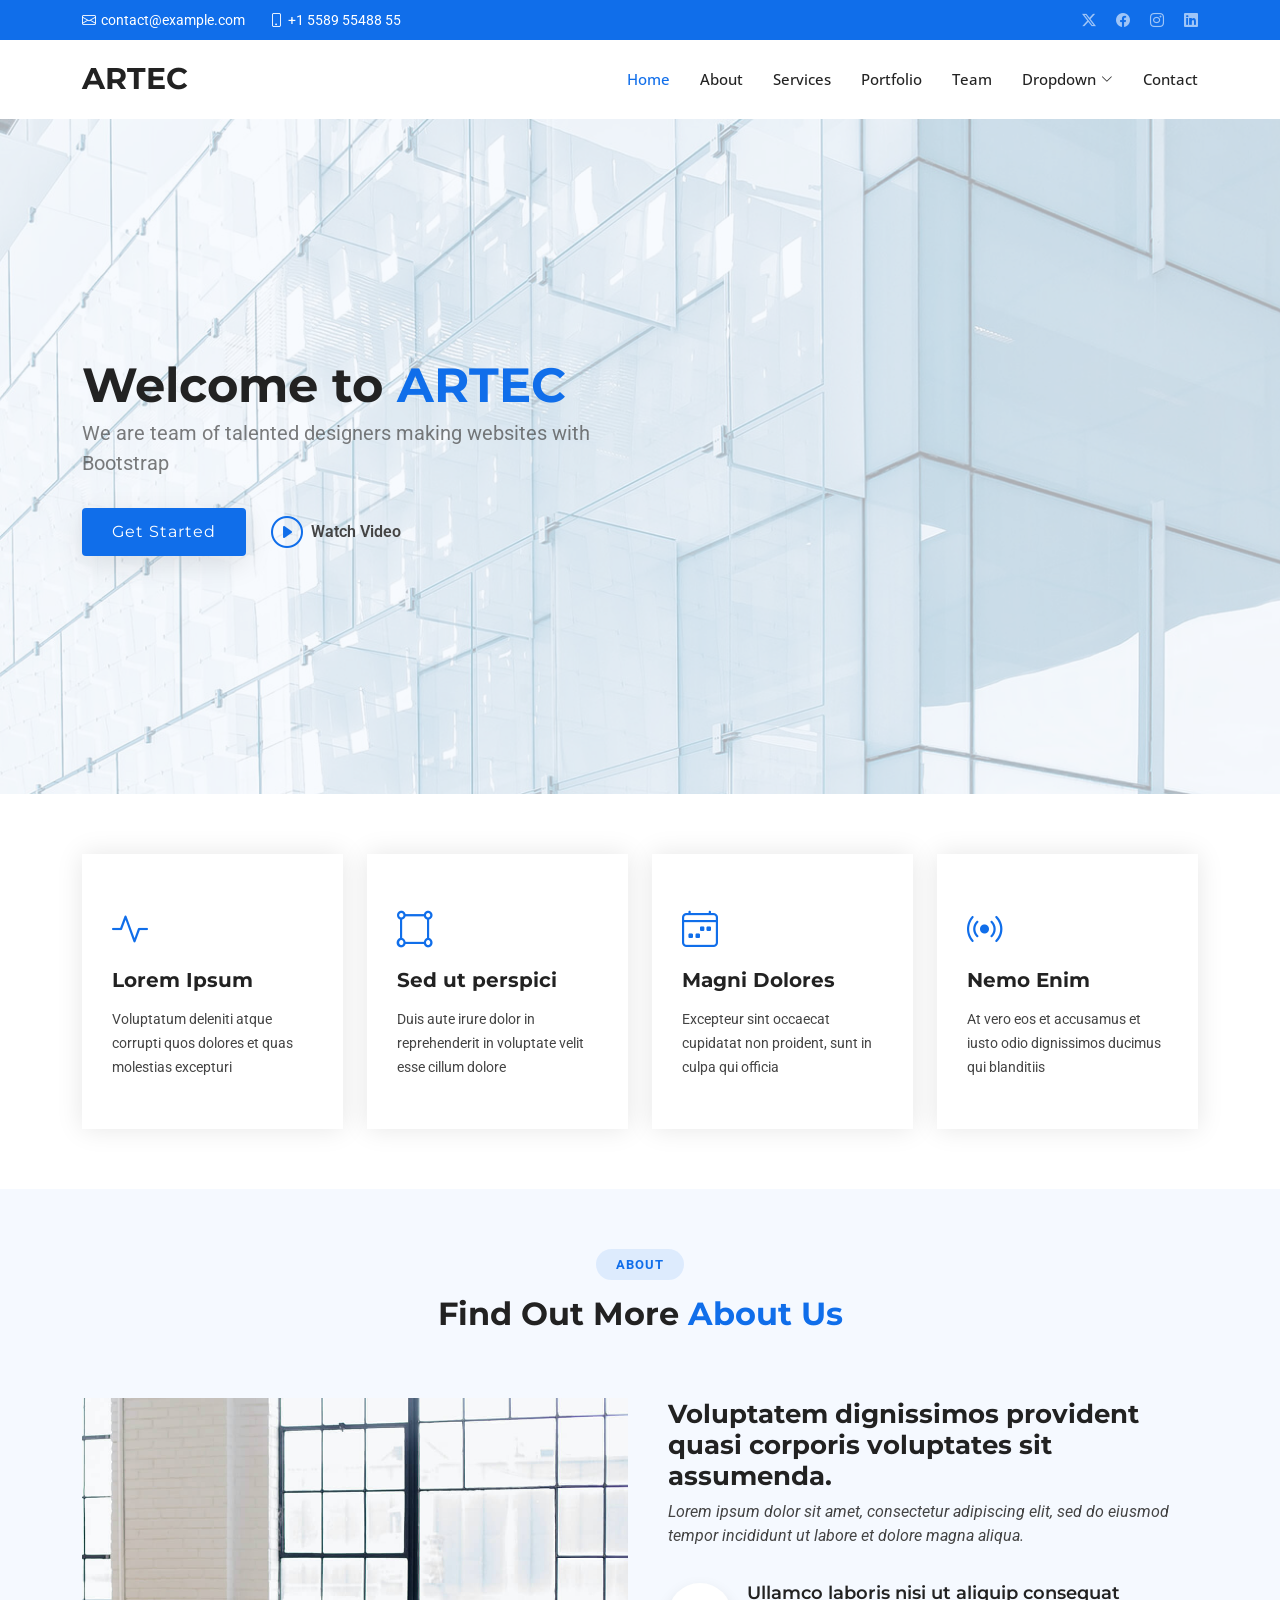
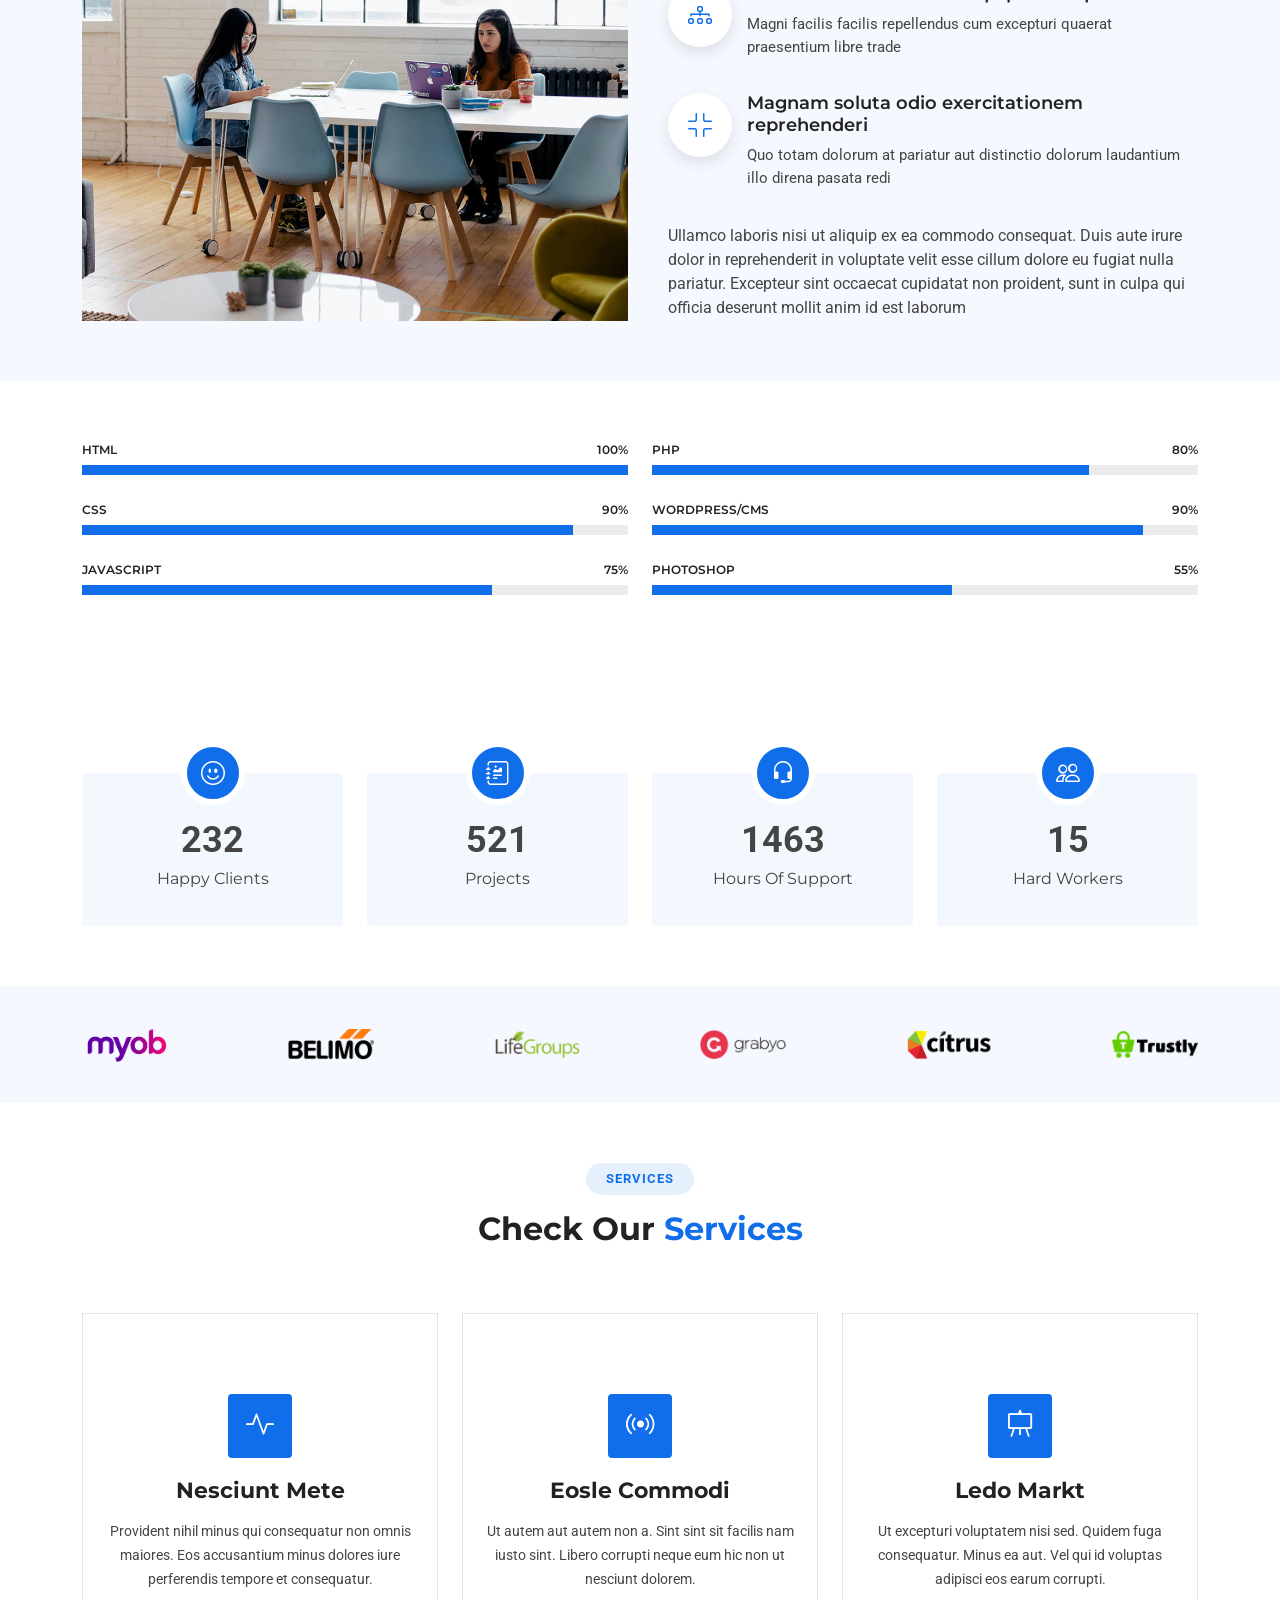
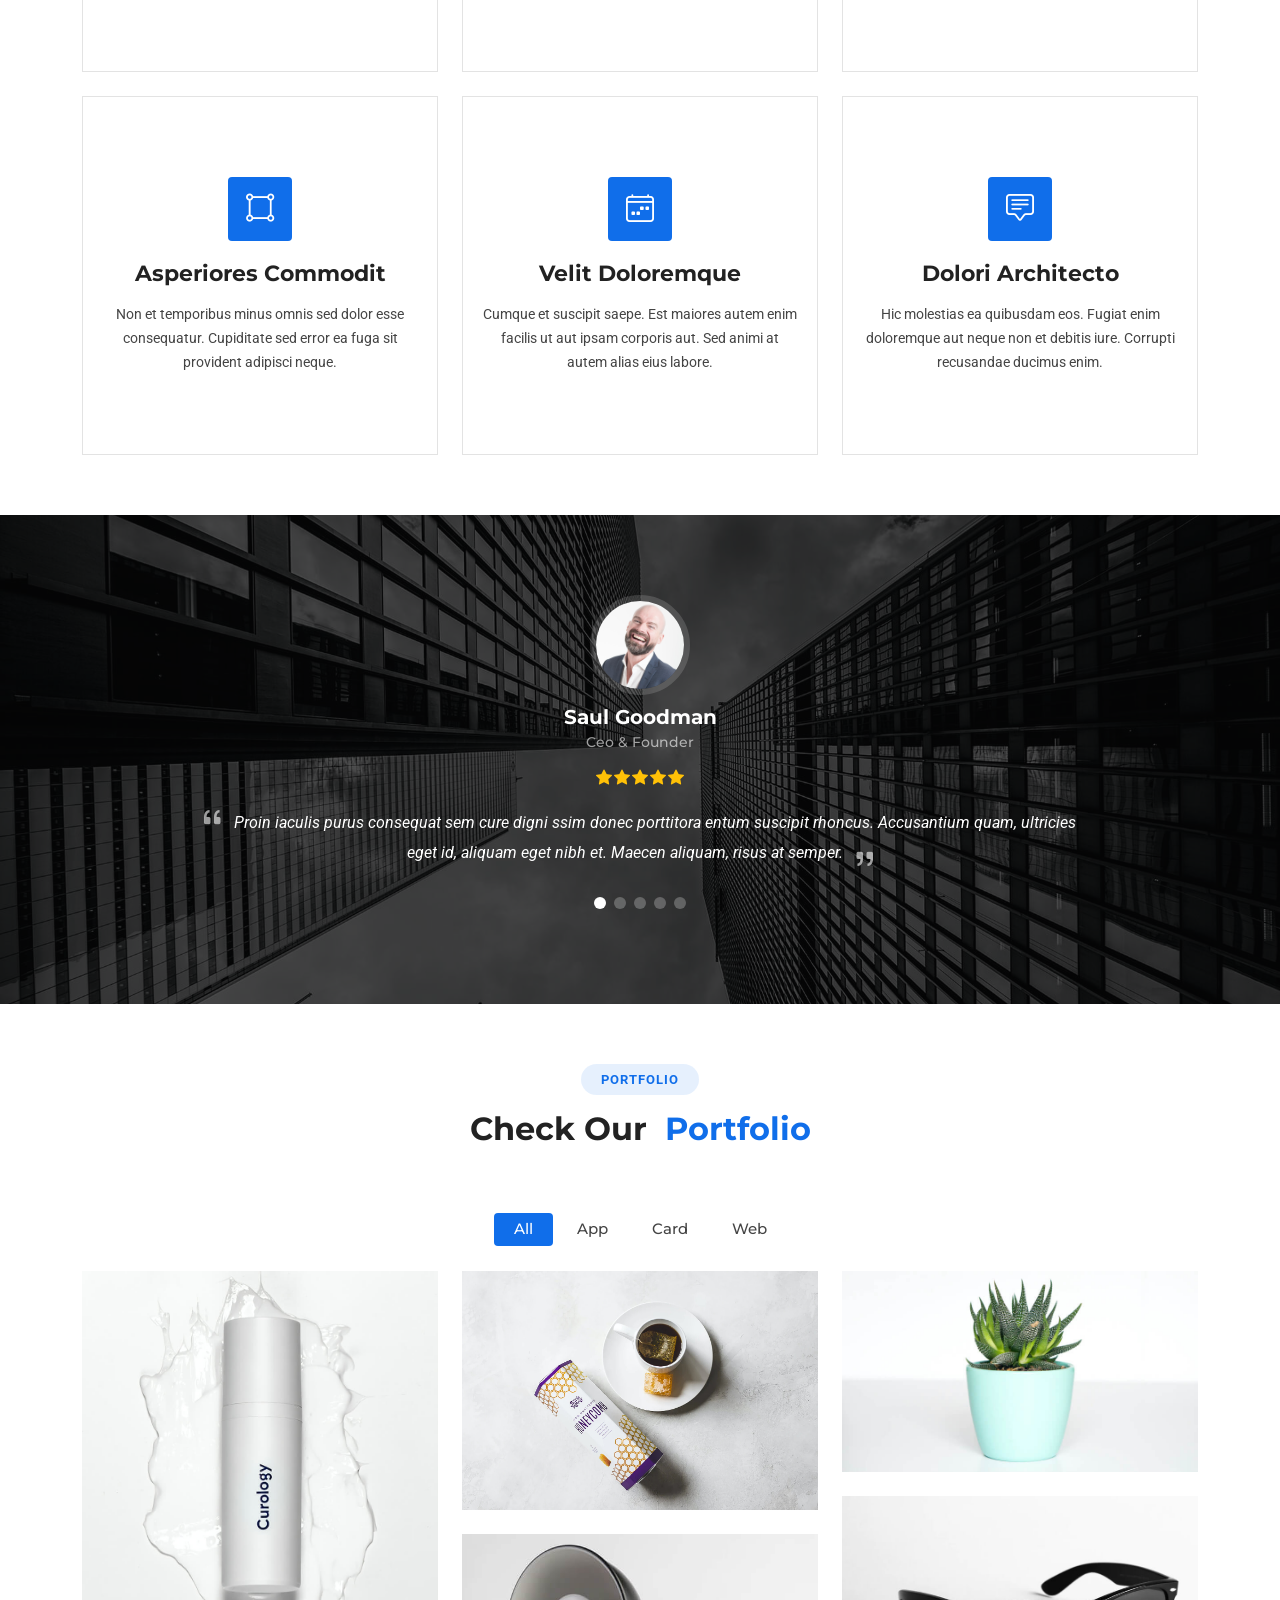
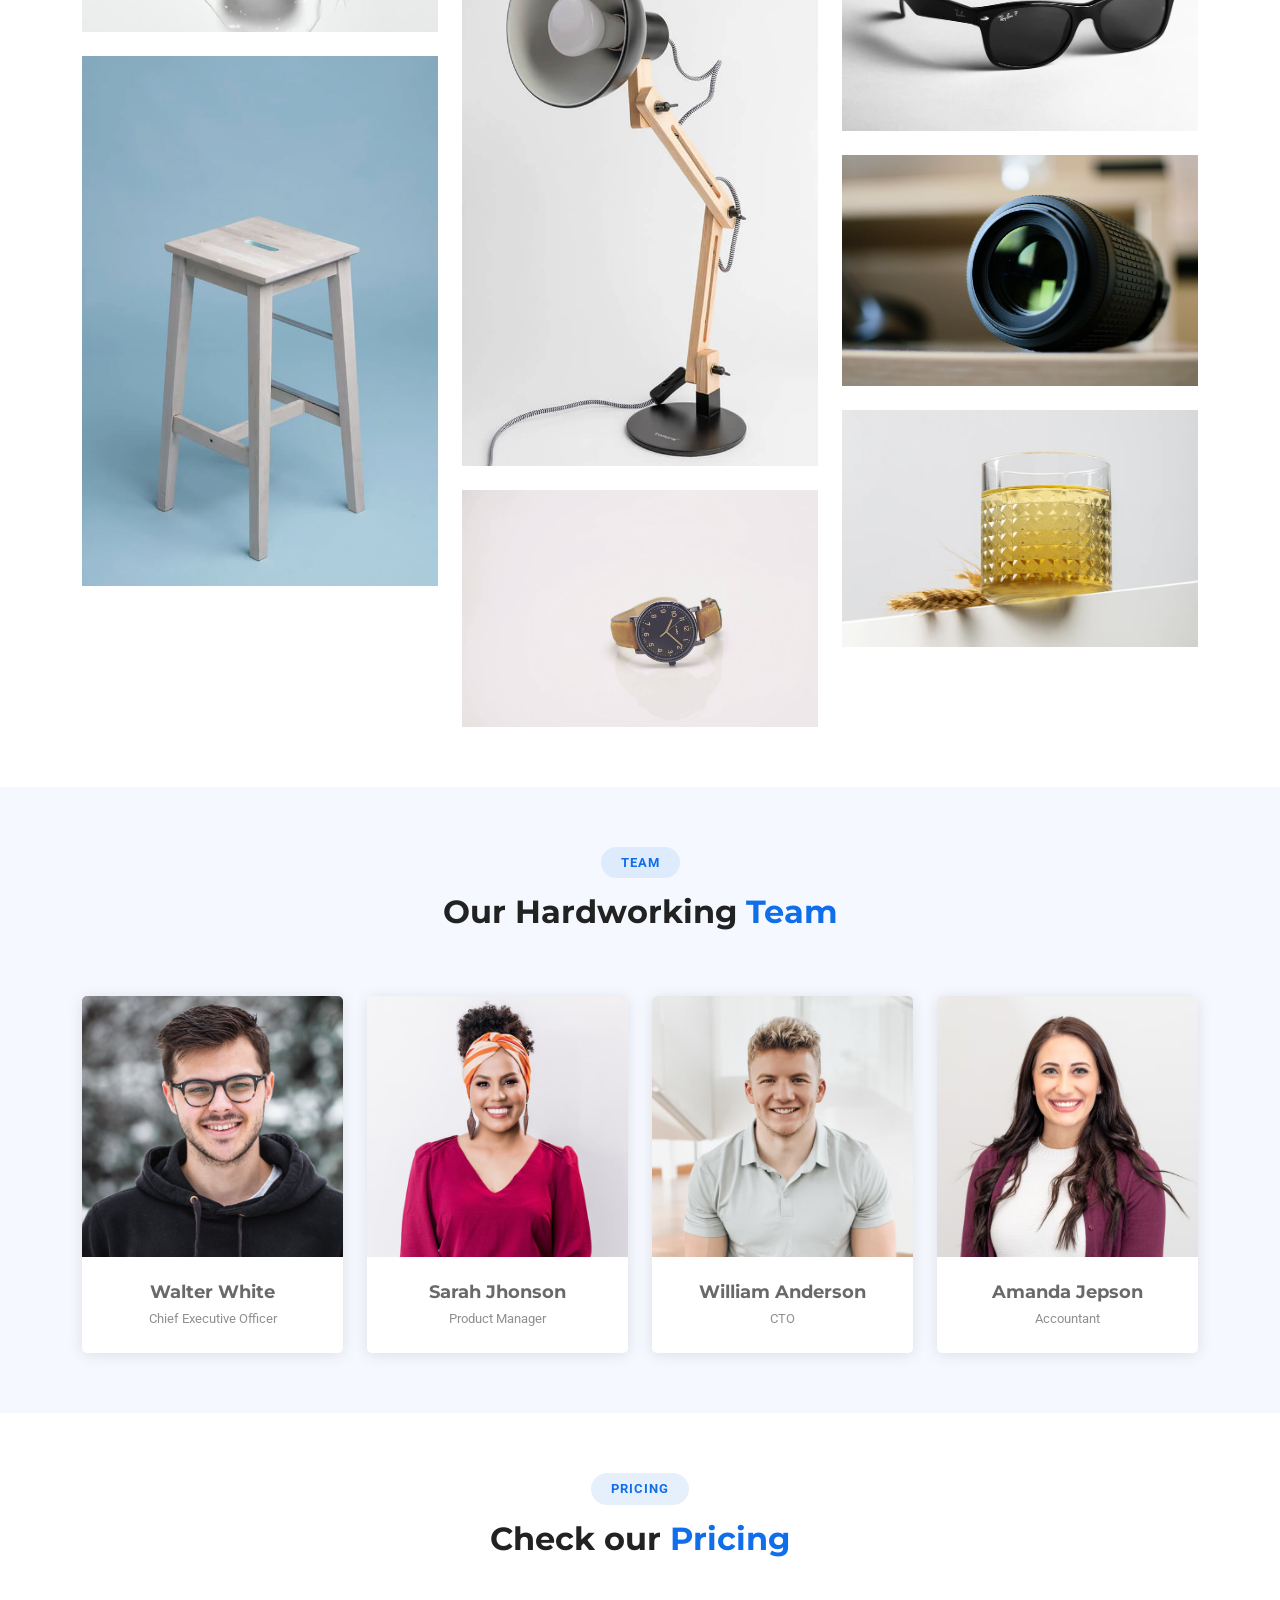
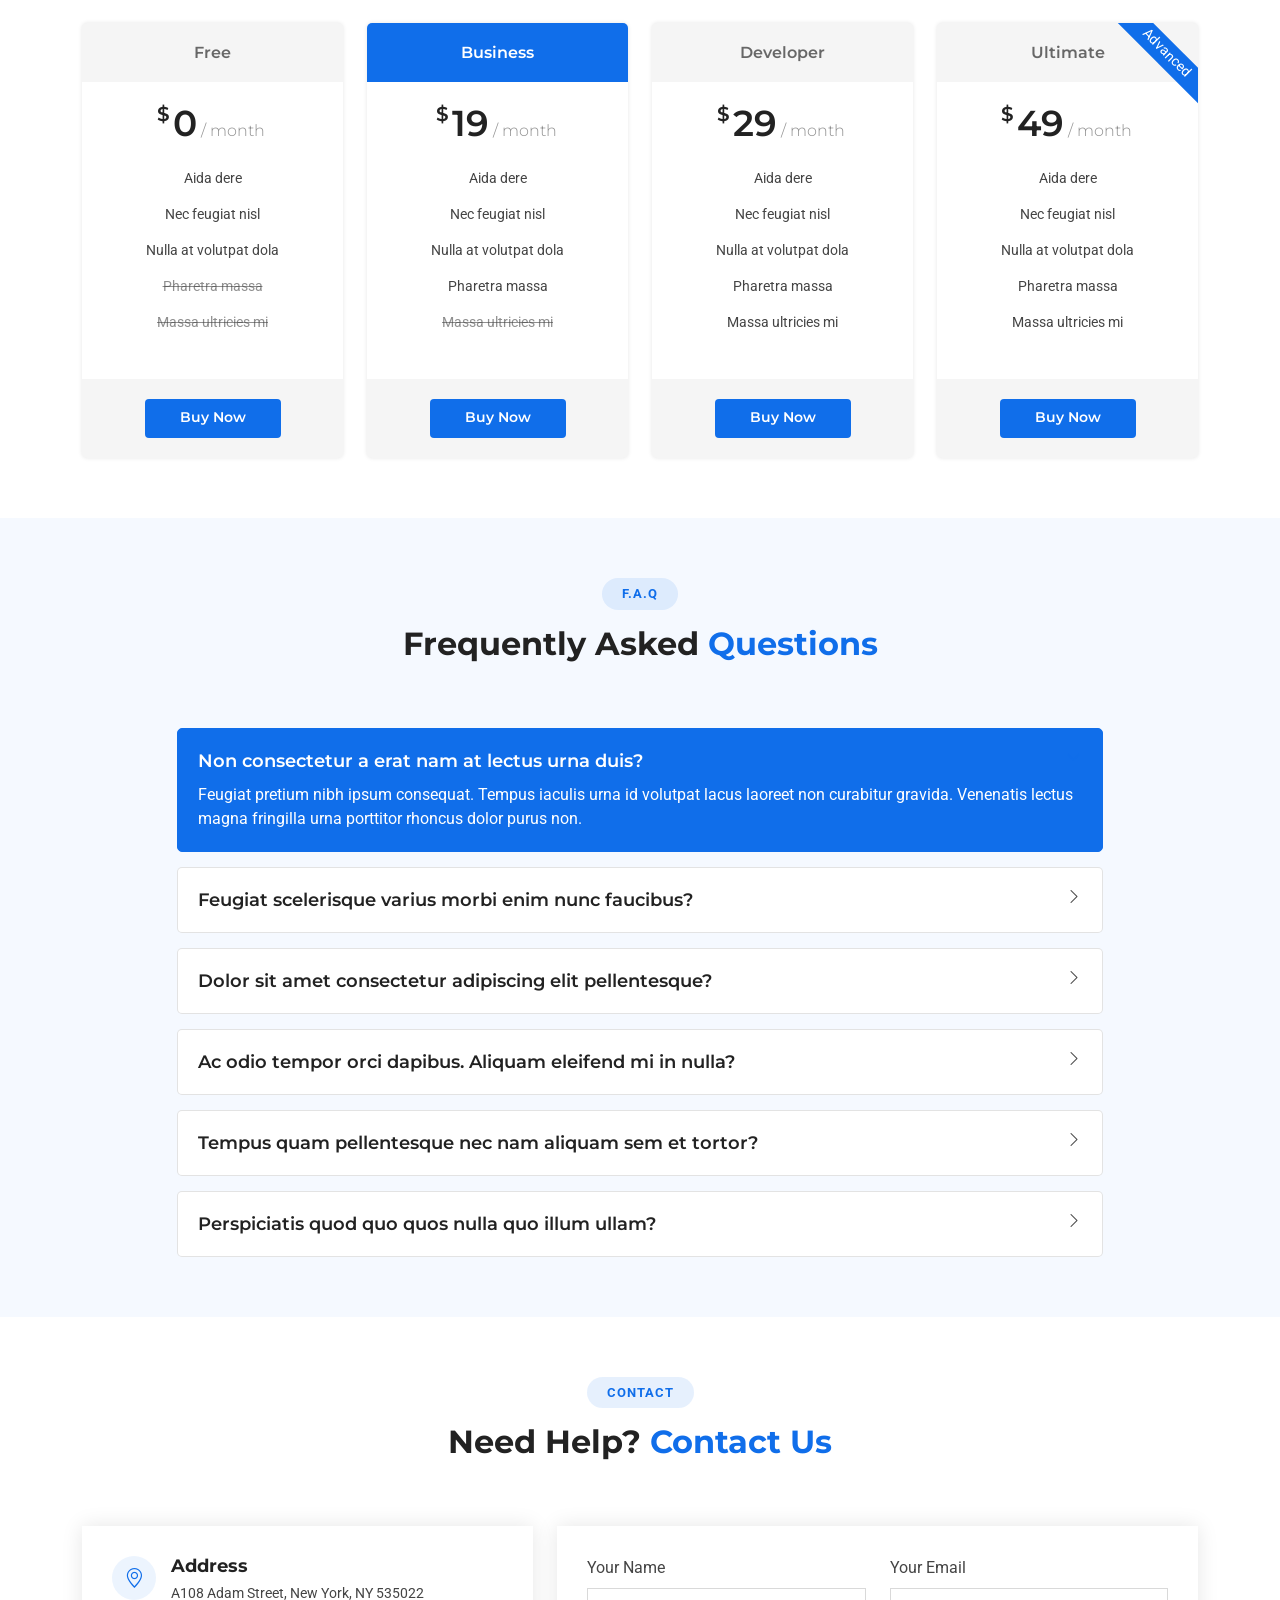
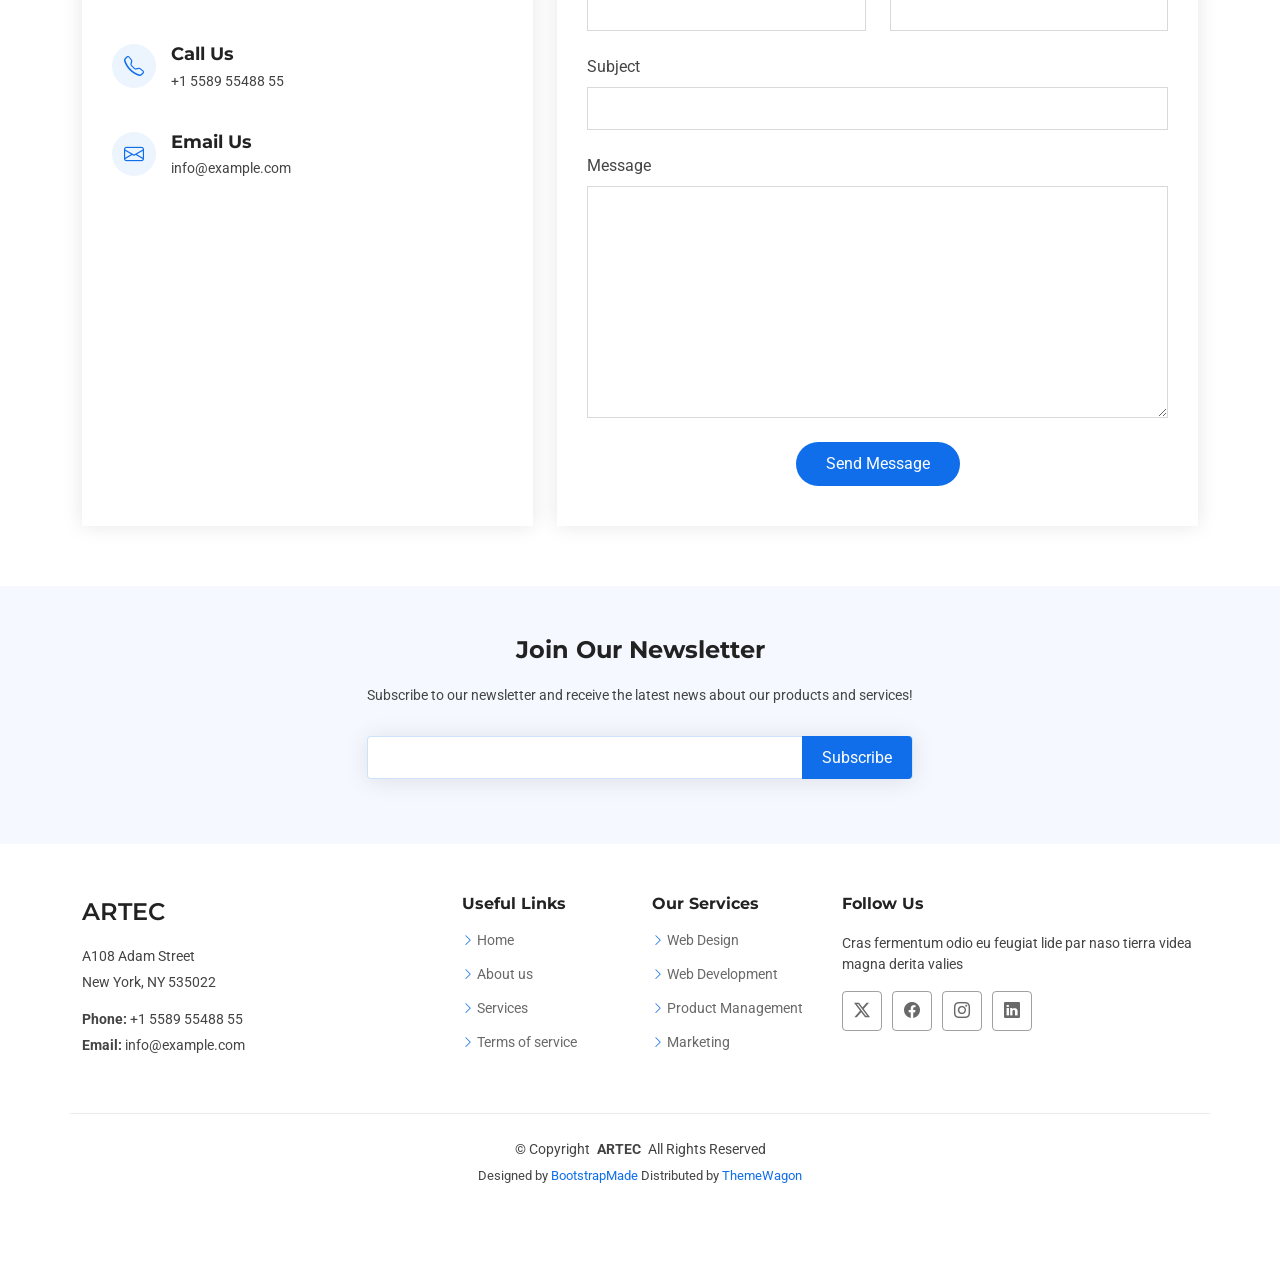
==== index.html @ 58cbda0a "first commit" ====
<!DOCTYPE html>
<html lang="en">

<head>
  <meta charset="utf-8">
  <meta content="width=device-width, initial-scale=1.0" name="viewport">
  <title>Index - ARTEC Bootstrap Template</title>
  <meta name="description" content="">
  <meta name="keywords" content="">

  <!-- Favicons -->
  <link href="assets/img/favicon.png" rel="icon">
  <link href="assets/img/apple-touch-icon.png" rel="apple-touch-icon">

  <!-- Fonts -->
  <link href="https://fonts.googleapis.com" rel="preconnect">
  <link href="https://fonts.gstatic.com" rel="preconnect" crossorigin>
  <link href="https://fonts.googleapis.com/css2?family=Roboto:ital,wght@0,100;0,300;0,400;0,500;0,700;0,900;1,100;1,300;1,400;1,500;1,700;1,900&family=Open+Sans:ital,wght@0,300;0,400;0,500;0,600;0,700;0,800;1,300;1,400;1,500;1,600;1,700;1,800&family=Montserrat:ital,wght@0,100;0,200;0,300;0,400;0,500;0,600;0,700;0,800;0,900;1,100;1,200;1,300;1,400;1,500;1,600;1,700;1,800;1,900&display=swap" rel="stylesheet">

  <!-- Vendor CSS Files -->
  <link href="assets/vendor/bootstrap/css/bootstrap.min.css" rel="stylesheet">
  <link href="assets/vendor/bootstrap-icons/bootstrap-icons.css" rel="stylesheet">
  <link href="assets/vendor/aos/aos.css" rel="stylesheet">
  <link href="assets/vendor/glightbox/css/glightbox.min.css" rel="stylesheet">
  <link href="assets/vendor/swiper/swiper-bundle.min.css" rel="stylesheet">

  <!-- Main CSS File -->
  <link href="assets/css/main.css" rel="stylesheet">


</head>

<body class="index-page">

  <header id="header" class="header sticky-top">

    <div class="topbar d-flex align-items-center">
      <div class="container d-flex justify-content-center justify-content-md-between">
        <div class="contact-info d-flex align-items-center">
          <i class="bi bi-envelope d-flex align-items-center"><a href="mailto:contact@example.com">contact@example.com</a></i>
          <i class="bi bi-phone d-flex align-items-center ms-4"><span>+1 5589 55488 55</span></i>
        </div>
        <div class="social-links d-none d-md-flex align-items-center">
          <a href="#" class="twitter"><i class="bi bi-twitter-x"></i></a>
          <a href="#" class="facebook"><i class="bi bi-facebook"></i></a>
          <a href="#" class="instagram"><i class="bi bi-instagram"></i></a>
          <a href="#" class="linkedin"><i class="bi bi-linkedin"></i></a>
        </div>
      </div>
    </div><!-- End Top Bar -->

    <div class="branding d-flex align-items-cente">

      <div class="container position-relative d-flex align-items-center justify-content-between">
        <a href="index.html" class="logo d-flex align-items-center">
          <!-- Uncomment the line below if you also wish to use an image logo -->
          <!-- <img src="assets/img/logo.png" alt=""> -->
          <h1 class="sitename">ARTEC</h1>
        </a>

        <nav id="navmenu" class="navmenu">
          <ul>
            <li><a href="#hero" class="active">Home</a></li>
            <li><a href="#about">About</a></li>
            <li><a href="#services">Services</a></li>
            <li><a href="#portfolio">Portfolio</a></li>
            <li><a href="#team">Team</a></li>
            <li class="dropdown"><a href="#"><span>Dropdown</span> <i class="bi bi-chevron-down toggle-dropdown"></i></a>
              <ul>
                <li><a href="#">Dropdown 1</a></li>
                <li class="dropdown"><a href="#"><span>Deep Dropdown</span> <i class="bi bi-chevron-down toggle-dropdown"></i></a>
                  <ul>
                    <li><a href="#">Deep Dropdown 1</a></li>
                    <li><a href="#">Deep Dropdown 2</a></li>
                    <li><a href="#">Deep Dropdown 3</a></li>
                    <li><a href="#">Deep Dropdown 4</a></li>
                    <li><a href="#">Deep Dropdown 5</a></li>
                  </ul>
                </li>
                <li><a href="#">Dropdown 2</a></li>
                <li><a href="#">Dropdown 3</a></li>
                <li><a href="#">Dropdown 4</a></li>
              </ul>
            </li>
            <li><a href="#contact">Contact</a></li>
          </ul>
          <i class="mobile-nav-toggle d-xl-none bi bi-list"></i>
        </nav>

      </div>

    </div>

  </header>

  <main class="main">

    <!-- Hero Section -->
    <section id="hero" class="hero section light-background">

      <div class="container">
        <div class="row gy-4">
          <div class="col-lg-6 order-2 order-lg-1 d-flex flex-column justify-content-center" data-aos="zoom-out">
            <h1>Welcome to <span>ARTEC</span></h1>
            <p>We are team of talented designers making websites with Bootstrap</p>
            <div class="d-flex">
              <a href="#about" class="btn-get-started">Get Started</a>
              <a href="https://www.youtube.com/watch?v=Y7f98aduVJ8" class="glightbox btn-watch-video d-flex align-items-center"><i class="bi bi-play-circle"></i><span>Watch Video</span></a>
            </div>
          </div>
        </div>
      </div>

    </section><!-- /Hero Section -->

    <!-- Featured Services Section -->
    <section id="featured-services" class="featured-services section">

      <div class="container">

        <div class="row gy-4">

          <div class="col-xl-3 col-md-6 d-flex" data-aos="fade-up" data-aos-delay="100">
            <div class="service-item position-relative">
              <div class="icon"><i class="bi bi-activity icon"></i></div>
              <h4><a href="" class="stretched-link">Lorem Ipsum</a></h4>
              <p>Voluptatum deleniti atque corrupti quos dolores et quas molestias excepturi</p>
            </div>
          </div><!-- End Service Item -->

          <div class="col-xl-3 col-md-6 d-flex" data-aos="fade-up" data-aos-delay="200">
            <div class="service-item position-relative">
              <div class="icon"><i class="bi bi-bounding-box-circles icon"></i></div>
              <h4><a href="" class="stretched-link">Sed ut perspici</a></h4>
              <p>Duis aute irure dolor in reprehenderit in voluptate velit esse cillum dolore</p>
            </div>
          </div><!-- End Service Item -->

          <div class="col-xl-3 col-md-6 d-flex" data-aos="fade-up" data-aos-delay="300">
            <div class="service-item position-relative">
              <div class="icon"><i class="bi bi-calendar4-week icon"></i></div>
              <h4><a href="" class="stretched-link">Magni Dolores</a></h4>
              <p>Excepteur sint occaecat cupidatat non proident, sunt in culpa qui officia</p>
            </div>
          </div><!-- End Service Item -->

          <div class="col-xl-3 col-md-6 d-flex" data-aos="fade-up" data-aos-delay="400">
            <div class="service-item position-relative">
              <div class="icon"><i class="bi bi-broadcast icon"></i></div>
              <h4><a href="" class="stretched-link">Nemo Enim</a></h4>
              <p>At vero eos et accusamus et iusto odio dignissimos ducimus qui blanditiis</p>
            </div>
          </div><!-- End Service Item -->

        </div>

      </div>

    </section><!-- /Featured Services Section -->

    <!-- About Section -->
    <section id="about" class="about section light-background">

      <!-- Section Title -->
      <div class="container section-title" data-aos="fade-up">
        <h2>About</h2>
        <p><span>Find Out More</span> <span class="description-title">About Us</span></p>
      </div><!-- End Section Title -->

      <div class="container">

        <div class="row gy-3">

          <div class="col-lg-6" data-aos="fade-up" data-aos-delay="100">
            <img src="assets/img/about.jpg" alt="" class="img-fluid">
          </div>

          <div class="col-lg-6 d-flex flex-column justify-content-center" data-aos="fade-up" data-aos-delay="200">
            <div class="about-content ps-0 ps-lg-3">
              <h3>Voluptatem dignissimos provident quasi corporis voluptates sit assumenda.</h3>
              <p class="fst-italic">
                Lorem ipsum dolor sit amet, consectetur adipiscing elit, sed do eiusmod tempor incididunt ut labore et dolore
                magna aliqua.
              </p>
              <ul>
                <li>
                  <i class="bi bi-diagram-3"></i>
                  <div>
                    <h4>Ullamco laboris nisi ut aliquip consequat</h4>
                    <p>Magni facilis facilis repellendus cum excepturi quaerat praesentium libre trade</p>
                  </div>
                </li>
                <li>
                  <i class="bi bi-fullscreen-exit"></i>
                  <div>
                    <h4>Magnam soluta odio exercitationem reprehenderi</h4>
                    <p>Quo totam dolorum at pariatur aut distinctio dolorum laudantium illo direna pasata redi</p>
                  </div>
                </li>
              </ul>
              <p>
                Ullamco laboris nisi ut aliquip ex ea commodo consequat. Duis aute irure dolor in reprehenderit in voluptate
                velit esse cillum dolore eu fugiat nulla pariatur. Excepteur sint occaecat cupidatat non proident, sunt in
                culpa qui officia deserunt mollit anim id est laborum
              </p>
            </div>

          </div>
        </div>

      </div>

    </section><!-- /About Section -->

    <!-- Skills Section -->
    <section id="skills" class="skills section">

      <div class="container" data-aos="fade-up" data-aos-delay="100">

        <div class="row skills-content skills-animation">

          <div class="col-lg-6">

            <div class="progress">
              <span class="skill"><span>HTML</span> <i class="val">100%</i></span>
              <div class="progress-bar-wrap">
                <div class="progress-bar" role="progressbar" aria-valuenow="100" aria-valuemin="0" aria-valuemax="100"></div>
              </div>
            </div><!-- End Skills Item -->

            <div class="progress">
              <span class="skill"><span>CSS</span> <i class="val">90%</i></span>
              <div class="progress-bar-wrap">
                <div class="progress-bar" role="progressbar" aria-valuenow="90" aria-valuemin="0" aria-valuemax="100"></div>
              </div>
            </div><!-- End Skills Item -->

            <div class="progress">
              <span class="skill"><span>JavaScript</span> <i class="val">75%</i></span>
              <div class="progress-bar-wrap">
                <div class="progress-bar" role="progressbar" aria-valuenow="75" aria-valuemin="0" aria-valuemax="100"></div>
              </div>
            </div><!-- End Skills Item -->

          </div>

          <div class="col-lg-6">

            <div class="progress">
              <span class="skill"><span>PHP</span> <i class="val">80%</i></span>
              <div class="progress-bar-wrap">
                <div class="progress-bar" role="progressbar" aria-valuenow="80" aria-valuemin="0" aria-valuemax="100"></div>
              </div>
            </div><!-- End Skills Item -->

            <div class="progress">
              <span class="skill"><span>WordPress/CMS</span> <i class="val">90%</i></span>
              <div class="progress-bar-wrap">
                <div class="progress-bar" role="progressbar" aria-valuenow="90" aria-valuemin="0" aria-valuemax="100"></div>
              </div>
            </div><!-- End Skills Item -->

            <div class="progress">
              <span class="skill"><span>Photoshop</span> <i class="val">55%</i></span>
              <div class="progress-bar-wrap">
                <div class="progress-bar" role="progressbar" aria-valuenow="55" aria-valuemin="0" aria-valuemax="100"></div>
              </div>
            </div><!-- End Skills Item -->

          </div>

        </div>

      </div>

    </section><!-- /Skills Section -->

    <!-- Stats Section -->
    <section id="stats" class="stats section">

      <div class="container" data-aos="fade-up" data-aos-delay="100">

        <div class="row gy-4">

          <div class="col-lg-3 col-md-6 d-flex flex-column align-items-center">
            <i class="bi bi-emoji-smile"></i>
            <div class="stats-item">
              <span data-purecounter-start="0" data-purecounter-end="232" data-purecounter-duration="1" class="purecounter"></span>
              <p>Happy Clients</p>
            </div>
          </div><!-- End Stats Item -->

          <div class="col-lg-3 col-md-6 d-flex flex-column align-items-center">
            <i class="bi bi-journal-richtext"></i>
            <div class="stats-item">
              <span data-purecounter-start="0" data-purecounter-end="521" data-purecounter-duration="1" class="purecounter"></span>
              <p>Projects</p>
            </div>
          </div><!-- End Stats Item -->

          <div class="col-lg-3 col-md-6 d-flex flex-column align-items-center">
            <i class="bi bi-headset"></i>
            <div class="stats-item">
              <span data-purecounter-start="0" data-purecounter-end="1463" data-purecounter-duration="1" class="purecounter"></span>
              <p>Hours Of Support</p>
            </div>
          </div><!-- End Stats Item -->

          <div class="col-lg-3 col-md-6 d-flex flex-column align-items-center">
            <i class="bi bi-people"></i>
            <div class="stats-item">
              <span data-purecounter-start="0" data-purecounter-end="15" data-purecounter-duration="1" class="purecounter"></span>
              <p>Hard Workers</p>
            </div>
          </div><!-- End Stats Item -->

        </div>

      </div>

    </section><!-- /Stats Section -->

    <!-- Clients Section -->
    <section id="clients" class="clients section light-background">

      <div class="container">

        <div class="swiper init-swiper">
          <script type="application/json" class="swiper-config">
            {
              "loop": true,
              "speed": 600,
              "autoplay": {
                "delay": 5000
              },
              "slidesPerView": "auto",
              "pagination": {
                "el": ".swiper-pagination",
                "type": "bullets",
                "clickable": true
              },
              "breakpoints": {
                "320": {
                  "slidesPerView": 2,
                  "spaceBetween": 40
                },
                "480": {
                  "slidesPerView": 3,
                  "spaceBetween": 60
                },
                "640": {
                  "slidesPerView": 4,
                  "spaceBetween": 80
                },
                "992": {
                  "slidesPerView": 6,
                  "spaceBetween": 120
                }
              }
            }
          </script>
          <div class="swiper-wrapper align-items-center">
            <div class="swiper-slide"><img src="assets/img/clients/client-1.png" class="img-fluid" alt=""></div>
            <div class="swiper-slide"><img src="assets/img/clients/client-2.png" class="img-fluid" alt=""></div>
            <div class="swiper-slide"><img src="assets/img/clients/client-3.png" class="img-fluid" alt=""></div>
            <div class="swiper-slide"><img src="assets/img/clients/client-4.png" class="img-fluid" alt=""></div>
            <div class="swiper-slide"><img src="assets/img/clients/client-5.png" class="img-fluid" alt=""></div>
            <div class="swiper-slide"><img src="assets/img/clients/client-6.png" class="img-fluid" alt=""></div>
            <div class="swiper-slide"><img src="assets/img/clients/client-7.png" class="img-fluid" alt=""></div>
            <div class="swiper-slide"><img src="assets/img/clients/client-8.png" class="img-fluid" alt=""></div>
          </div>
        </div>

      </div>

    </section><!-- /Clients Section -->

    <!-- Services Section -->
    <section id="services" class="services section">

      <!-- Section Title -->
      <div class="container section-title" data-aos="fade-up">
        <h2>Services</h2>
        <p><span>Check Our</span> <span class="description-title">Services</span></p>
      </div><!-- End Section Title -->

      <div class="container">

        <div class="row gy-4">

          <div class="col-lg-4 col-md-6" data-aos="fade-up" data-aos-delay="100">
            <div class="service-item position-relative">
              <div class="icon">
                <i class="bi bi-activity"></i>
              </div>
              <a href="#" class="stretched-link">
                <h3>Nesciunt Mete</h3>
              </a>
              <p>Provident nihil minus qui consequatur non omnis maiores. Eos accusantium minus dolores iure perferendis tempore et consequatur.</p>
            </div>
          </div><!-- End Service Item -->

          <div class="col-lg-4 col-md-6" data-aos="fade-up" data-aos-delay="200">
            <div class="service-item position-relative">
              <div class="icon">
                <i class="bi bi-broadcast"></i>
              </div>
              <a href="#" class="stretched-link">
                <h3>Eosle Commodi</h3>
              </a>
              <p>Ut autem aut autem non a. Sint sint sit facilis nam iusto sint. Libero corrupti neque eum hic non ut nesciunt dolorem.</p>
            </div>
          </div><!-- End Service Item -->

          <div class="col-lg-4 col-md-6" data-aos="fade-up" data-aos-delay="300">
            <div class="service-item position-relative">
              <div class="icon">
                <i class="bi bi-easel"></i>
              </div>
              <a href="#" class="stretched-link">
                <h3>Ledo Markt</h3>
              </a>
              <p>Ut excepturi voluptatem nisi sed. Quidem fuga consequatur. Minus ea aut. Vel qui id voluptas adipisci eos earum corrupti.</p>
            </div>
          </div><!-- End Service Item -->

          <div class="col-lg-4 col-md-6" data-aos="fade-up" data-aos-delay="400">
            <div class="service-item position-relative">
              <div class="icon">
                <i class="bi bi-bounding-box-circles"></i>
              </div>
              <a href="#" class="stretched-link">
                <h3>Asperiores Commodit</h3>
              </a>
              <p>Non et temporibus minus omnis sed dolor esse consequatur. Cupiditate sed error ea fuga sit provident adipisci neque.</p>
              <a href="#" class="stretched-link"></a>
            </div>
          </div><!-- End Service Item -->

          <div class="col-lg-4 col-md-6" data-aos="fade-up" data-aos-delay="500">
            <div class="service-item position-relative">
              <div class="icon">
                <i class="bi bi-calendar4-week"></i>
              </div>
              <a href="#" class="stretched-link">
                <h3>Velit Doloremque</h3>
              </a>
              <p>Cumque et suscipit saepe. Est maiores autem enim facilis ut aut ipsam corporis aut. Sed animi at autem alias eius labore.</p>
              <a href="#" class="stretched-link"></a>
            </div>
          </div><!-- End Service Item -->

          <div class="col-lg-4 col-md-6" data-aos="fade-up" data-aos-delay="600">
            <div class="service-item position-relative">
              <div class="icon">
                <i class="bi bi-chat-square-text"></i>
              </div>
              <a href="#" class="stretched-link">
                <h3>Dolori Architecto</h3>
              </a>
              <p>Hic molestias ea quibusdam eos. Fugiat enim doloremque aut neque non et debitis iure. Corrupti recusandae ducimus enim.</p>
              <a href="#" class="stretched-link"></a>
            </div>
          </div><!-- End Service Item -->

        </div>

      </div>

    </section><!-- /Services Section -->

    <!-- Testimonials Section -->
    <section id="testimonials" class="testimonials section dark-background">

      <img src="assets/img/testimonials-bg.jpg" class="testimonials-bg" alt="">

      <div class="container" data-aos="fade-up" data-aos-delay="100">

        <div class="swiper init-swiper">
          <script type="application/json" class="swiper-config">
            {
              "loop": true,
              "speed": 600,
              "autoplay": {
                "delay": 5000
              },
              "slidesPerView": "auto",
              "pagination": {
                "el": ".swiper-pagination",
                "type": "bullets",
                "clickable": true
              }
            }
          </script>
          <div class="swiper-wrapper">

            <div class="swiper-slide">
              <div class="testimonial-item">
                <img src="assets/img/testimonials/testimonials-1.jpg" class="testimonial-img" alt="">
                <h3>Saul Goodman</h3>
                <h4>Ceo &amp; Founder</h4>
                <div class="stars">
                  <i class="bi bi-star-fill"></i><i class="bi bi-star-fill"></i><i class="bi bi-star-fill"></i><i class="bi bi-star-fill"></i><i class="bi bi-star-fill"></i>
                </div>
                <p>
                  <i class="bi bi-quote quote-icon-left"></i>
                  <span>Proin iaculis purus consequat sem cure digni ssim donec porttitora entum suscipit rhoncus. Accusantium quam, ultricies eget id, aliquam eget nibh et. Maecen aliquam, risus at semper.</span>
                  <i class="bi bi-quote quote-icon-right"></i>
                </p>
              </div>
            </div><!-- End testimonial item -->

            <div class="swiper-slide">
              <div class="testimonial-item">
                <img src="assets/img/testimonials/testimonials-2.jpg" class="testimonial-img" alt="">
                <h3>Sara Wilsson</h3>
                <h4>Designer</h4>
                <div class="stars">
                  <i class="bi bi-star-fill"></i><i class="bi bi-star-fill"></i><i class="bi bi-star-fill"></i><i class="bi bi-star-fill"></i><i class="bi bi-star-fill"></i>
                </div>
                <p>
                  <i class="bi bi-quote quote-icon-left"></i>
                  <span>Export tempor illum tamen malis malis eram quae irure esse labore quem cillum quid cillum eram malis quorum velit fore eram velit sunt aliqua noster fugiat irure amet legam anim culpa.</span>
                  <i class="bi bi-quote quote-icon-right"></i>
                </p>
              </div>
            </div><!-- End testimonial item -->

            <div class="swiper-slide">
              <div class="testimonial-item">
                <img src="assets/img/testimonials/testimonials-3.jpg" class="testimonial-img" alt="">
                <h3>Jena Karlis</h3>
                <h4>Store Owner</h4>
                <div class="stars">
                  <i class="bi bi-star-fill"></i><i class="bi bi-star-fill"></i><i class="bi bi-star-fill"></i><i class="bi bi-star-fill"></i><i class="bi bi-star-fill"></i>
                </div>
                <p>
                  <i class="bi bi-quote quote-icon-left"></i>
                  <span>Enim nisi quem export duis labore cillum quae magna enim sint quorum nulla quem veniam duis minim tempor labore quem eram duis noster aute amet eram fore quis sint minim.</span>
                  <i class="bi bi-quote quote-icon-right"></i>
                </p>
              </div>
            </div><!-- End testimonial item -->

            <div class="swiper-slide">
              <div class="testimonial-item">
                <img src="assets/img/testimonials/testimonials-4.jpg" class="testimonial-img" alt="">
                <h3>Matt Brandon</h3>
                <h4>Freelancer</h4>
                <div class="stars">
                  <i class="bi bi-star-fill"></i><i class="bi bi-star-fill"></i><i class="bi bi-star-fill"></i><i class="bi bi-star-fill"></i><i class="bi bi-star-fill"></i>
                </div>
                <p>
                  <i class="bi bi-quote quote-icon-left"></i>
                  <span>Fugiat enim eram quae cillum dolore dolor amet nulla culpa multos export minim fugiat minim velit minim dolor enim duis veniam ipsum anim magna sunt elit fore quem dolore labore illum veniam.</span>
                  <i class="bi bi-quote quote-icon-right"></i>
                </p>
              </div>
            </div><!-- End testimonial item -->

            <div class="swiper-slide">
              <div class="testimonial-item">
                <img src="assets/img/testimonials/testimonials-5.jpg" class="testimonial-img" alt="">
                <h3>John Larson</h3>
                <h4>Entrepreneur</h4>
                <div class="stars">
                  <i class="bi bi-star-fill"></i><i class="bi bi-star-fill"></i><i class="bi bi-star-fill"></i><i class="bi bi-star-fill"></i><i class="bi bi-star-fill"></i>
                </div>
                <p>
                  <i class="bi bi-quote quote-icon-left"></i>
                  <span>Quis quorum aliqua sint quem legam fore sunt eram irure aliqua veniam tempor noster veniam enim culpa labore duis sunt culpa nulla illum cillum fugiat legam esse veniam culpa fore nisi cillum quid.</span>
                  <i class="bi bi-quote quote-icon-right"></i>
                </p>
              </div>
            </div><!-- End testimonial item -->

          </div>
          <div class="swiper-pagination"></div>
        </div>

      </div>

    </section><!-- /Testimonials Section -->

    <!-- Portfolio Section -->
    <section id="portfolio" class="portfolio section">

      <!-- Section Title -->
      <div class="container section-title" data-aos="fade-up">
        <h2>Portfolio</h2>
        <p><span>Check Our&nbsp;</span> <span class="description-title">Portfolio</span></p>
      </div><!-- End Section Title -->

      <div class="container">

        <div class="isotope-layout" data-default-filter="*" data-layout="masonry" data-sort="original-order">

          <ul class="portfolio-filters isotope-filters" data-aos="fade-up" data-aos-delay="100">
            <li data-filter="*" class="filter-active">All</li>
            <li data-filter=".filter-app">App</li>
            <li data-filter=".filter-product">Card</li>
            <li data-filter=".filter-branding">Web</li>
          </ul><!-- End Portfolio Filters -->

          <div class="row gy-4 isotope-container" data-aos="fade-up" data-aos-delay="200">

            <div class="col-lg-4 col-md-6 portfolio-item isotope-item filter-app">
              <img src="assets/img/masonry-portfolio/masonry-portfolio-1.jpg" class="img-fluid" alt="">
              <div class="portfolio-info">
                <h4>App 1</h4>
                <p>Lorem ipsum, dolor sit</p>
                <a href="assets/img/masonry-portfolio/masonry-portfolio-1.jpg" title="App 1" data-gallery="portfolio-gallery-app" class="glightbox preview-link"><i class="bi bi-zoom-in"></i></a>
                <a href="portfolio-details.html" title="More Details" class="details-link"><i class="bi bi-link-45deg"></i></a>
              </div>
            </div><!-- End Portfolio Item -->

            <div class="col-lg-4 col-md-6 portfolio-item isotope-item filter-product">
              <img src="assets/img/masonry-portfolio/masonry-portfolio-2.jpg" class="img-fluid" alt="">
              <div class="portfolio-info">
                <h4>Product 1</h4>
                <p>Lorem ipsum, dolor sit</p>
                <a href="assets/img/masonry-portfolio/masonry-portfolio-2.jpg" title="Product 1" data-gallery="portfolio-gallery-product" class="glightbox preview-link"><i class="bi bi-zoom-in"></i></a>
                <a href="portfolio-details.html" title="More Details" class="details-link"><i class="bi bi-link-45deg"></i></a>
              </div>
            </div><!-- End Portfolio Item -->

            <div class="col-lg-4 col-md-6 portfolio-item isotope-item filter-branding">
              <img src="assets/img/masonry-portfolio/masonry-portfolio-3.jpg" class="img-fluid" alt="">
              <div class="portfolio-info">
                <h4>Branding 1</h4>
                <p>Lorem ipsum, dolor sit</p>
                <a href="assets/img/masonry-portfolio/masonry-portfolio-3.jpg" title="Branding 1" data-gallery="portfolio-gallery-branding" class="glightbox preview-link"><i class="bi bi-zoom-in"></i></a>
                <a href="portfolio-details.html" title="More Details" class="details-link"><i class="bi bi-link-45deg"></i></a>
              </div>
            </div><!-- End Portfolio Item -->

            <div class="col-lg-4 col-md-6 portfolio-item isotope-item filter-app">
              <img src="assets/img/masonry-portfolio/masonry-portfolio-4.jpg" class="img-fluid" alt="">
              <div class="portfolio-info">
                <h4>App 2</h4>
                <p>Lorem ipsum, dolor sit</p>
                <a href="assets/img/masonry-portfolio/masonry-portfolio-4.jpg" title="App 2" data-gallery="portfolio-gallery-app" class="glightbox preview-link"><i class="bi bi-zoom-in"></i></a>
                <a href="portfolio-details.html" title="More Details" class="details-link"><i class="bi bi-link-45deg"></i></a>
              </div>
            </div><!-- End Portfolio Item -->

            <div class="col-lg-4 col-md-6 portfolio-item isotope-item filter-product">
              <img src="assets/img/masonry-portfolio/masonry-portfolio-5.jpg" class="img-fluid" alt="">
              <div class="portfolio-info">
                <h4>Product 2</h4>
                <p>Lorem ipsum, dolor sit</p>
                <a href="assets/img/masonry-portfolio/masonry-portfolio-5.jpg" title="Product 2" data-gallery="portfolio-gallery-product" class="glightbox preview-link"><i class="bi bi-zoom-in"></i></a>
                <a href="portfolio-details.html" title="More Details" class="details-link"><i class="bi bi-link-45deg"></i></a>
              </div>
            </div><!-- End Portfolio Item -->

            <div class="col-lg-4 col-md-6 portfolio-item isotope-item filter-branding">
              <img src="assets/img/masonry-portfolio/masonry-portfolio-6.jpg" class="img-fluid" alt="">
              <div class="portfolio-info">
                <h4>Branding 2</h4>
                <p>Lorem ipsum, dolor sit</p>
                <a href="assets/img/masonry-portfolio/masonry-portfolio-6.jpg" title="Branding 2" data-gallery="portfolio-gallery-branding" class="glightbox preview-link"><i class="bi bi-zoom-in"></i></a>
                <a href="portfolio-details.html" title="More Details" class="details-link"><i class="bi bi-link-45deg"></i></a>
              </div>
            </div><!-- End Portfolio Item -->

            <div class="col-lg-4 col-md-6 portfolio-item isotope-item filter-app">
              <img src="assets/img/masonry-portfolio/masonry-portfolio-7.jpg" class="img-fluid" alt="">
              <div class="portfolio-info">
                <h4>App 3</h4>
                <p>Lorem ipsum, dolor sit</p>
                <a href="assets/img/masonry-portfolio/masonry-portfolio-7.jpg" title="App 3" data-gallery="portfolio-gallery-app" class="glightbox preview-link"><i class="bi bi-zoom-in"></i></a>
                <a href="portfolio-details.html" title="More Details" class="details-link"><i class="bi bi-link-45deg"></i></a>
              </div>
            </div><!-- End Portfolio Item -->

            <div class="col-lg-4 col-md-6 portfolio-item isotope-item filter-product">
              <img src="assets/img/masonry-portfolio/masonry-portfolio-8.jpg" class="img-fluid" alt="">
              <div class="portfolio-info">
                <h4>Product 3</h4>
                <p>Lorem ipsum, dolor sit</p>
                <a href="assets/img/masonry-portfolio/masonry-portfolio-8.jpg" title="Product 3" data-gallery="portfolio-gallery-product" class="glightbox preview-link"><i class="bi bi-zoom-in"></i></a>
                <a href="portfolio-details.html" title="More Details" class="details-link"><i class="bi bi-link-45deg"></i></a>
              </div>
            </div><!-- End Portfolio Item -->

            <div class="col-lg-4 col-md-6 portfolio-item isotope-item filter-branding">
              <img src="assets/img/masonry-portfolio/masonry-portfolio-9.jpg" class="img-fluid" alt="">
              <div class="portfolio-info">
                <h4>Branding 3</h4>
                <p>Lorem ipsum, dolor sit</p>
                <a href="assets/img/masonry-portfolio/masonry-portfolio-9.jpg" title="Branding 2" data-gallery="portfolio-gallery-branding" class="glightbox preview-link"><i class="bi bi-zoom-in"></i></a>
                <a href="portfolio-details.html" title="More Details" class="details-link"><i class="bi bi-link-45deg"></i></a>
              </div>
            </div><!-- End Portfolio Item -->

          </div><!-- End Portfolio Container -->

        </div>

      </div>

    </section><!-- /Portfolio Section -->

    <!-- Team Section -->
    <section id="team" class="team section light-background">

      <!-- Section Title -->
      <div class="container section-title" data-aos="fade-up">
        <h2>Team</h2>
        <p><span>Our Hardworking</span> <span class="description-title">Team</span></p>
      </div><!-- End Section Title -->

      <div class="container">

        <div class="row gy-4">

          <div class="col-lg-3 col-md-6 d-flex align-items-stretch" data-aos="fade-up" data-aos-delay="100">
            <div class="team-member">
              <div class="member-img">
                <img src="assets/img/team/team-1.jpg" class="img-fluid" alt="">
                <div class="social">
                  <a href=""><i class="bi bi-twitter-x"></i></a>
                  <a href=""><i class="bi bi-facebook"></i></a>
                  <a href=""><i class="bi bi-instagram"></i></a>
                  <a href=""><i class="bi bi-linkedin"></i></a>
                </div>
              </div>
              <div class="member-info">
                <h4>Walter White</h4>
                <span>Chief Executive Officer</span>
              </div>
            </div>
          </div><!-- End Team Member -->

          <div class="col-lg-3 col-md-6 d-flex align-items-stretch" data-aos="fade-up" data-aos-delay="200">
            <div class="team-member">
              <div class="member-img">
                <img src="assets/img/team/team-2.jpg" class="img-fluid" alt="">
                <div class="social">
                  <a href=""><i class="bi bi-twitter-x"></i></a>
                  <a href=""><i class="bi bi-facebook"></i></a>
                  <a href=""><i class="bi bi-instagram"></i></a>
                  <a href=""><i class="bi bi-linkedin"></i></a>
                </div>
              </div>
              <div class="member-info">
                <h4>Sarah Jhonson</h4>
                <span>Product Manager</span>
              </div>
            </div>
          </div><!-- End Team Member -->

          <div class="col-lg-3 col-md-6 d-flex align-items-stretch" data-aos="fade-up" data-aos-delay="300">
            <div class="team-member">
              <div class="member-img">
                <img src="assets/img/team/team-3.jpg" class="img-fluid" alt="">
                <div class="social">
                  <a href=""><i class="bi bi-twitter-x"></i></a>
                  <a href=""><i class="bi bi-facebook"></i></a>
                  <a href=""><i class="bi bi-instagram"></i></a>
                  <a href=""><i class="bi bi-linkedin"></i></a>
                </div>
              </div>
              <div class="member-info">
                <h4>William Anderson</h4>
                <span>CTO</span>
              </div>
            </div>
          </div><!-- End Team Member -->

          <div class="col-lg-3 col-md-6 d-flex align-items-stretch" data-aos="fade-up" data-aos-delay="400">
            <div class="team-member">
              <div class="member-img">
                <img src="assets/img/team/team-4.jpg" class="img-fluid" alt="">
                <div class="social">
                  <a href=""><i class="bi bi-twitter-x"></i></a>
                  <a href=""><i class="bi bi-facebook"></i></a>
                  <a href=""><i class="bi bi-instagram"></i></a>
                  <a href=""><i class="bi bi-linkedin"></i></a>
                </div>
              </div>
              <div class="member-info">
                <h4>Amanda Jepson</h4>
                <span>Accountant</span>
              </div>
            </div>
          </div><!-- End Team Member -->

        </div>

      </div>

    </section><!-- /Team Section -->

    <!-- Pricing Section -->
    <section id="pricing" class="pricing section">

      <!-- Section Title -->
      <div class="container section-title" data-aos="fade-up">
        <h2>Pricing</h2>
        <p><span>Check our</span> <span class="description-title">Pricing</span></p>
      </div><!-- End Section Title -->

      <div class="container">

        <div class="row gy-3">

          <div class="col-xl-3 col-lg-6" data-aos="fade-up" data-aos-delay="100">
            <div class="pricing-item">
              <h3>Free</h3>
              <h4><sup>$</sup>0<span> / month</span></h4>
              <ul>
                <li>Aida dere</li>
                <li>Nec feugiat nisl</li>
                <li>Nulla at volutpat dola</li>
                <li class="na">Pharetra massa</li>
                <li class="na">Massa ultricies mi</li>
              </ul>
              <div class="btn-wrap">
                <a href="#" class="btn-buy">Buy Now</a>
              </div>
            </div>
          </div><!-- End Pricing Item -->

          <div class="col-xl-3 col-lg-6" data-aos="fade-up" data-aos-delay="200">
            <div class="pricing-item featured">
              <h3>Business</h3>
              <h4><sup>$</sup>19<span> / month</span></h4>
              <ul>
                <li>Aida dere</li>
                <li>Nec feugiat nisl</li>
                <li>Nulla at volutpat dola</li>
                <li>Pharetra massa</li>
                <li class="na">Massa ultricies mi</li>
              </ul>
              <div class="btn-wrap">
                <a href="#" class="btn-buy">Buy Now</a>
              </div>
            </div>
          </div><!-- End Pricing Item -->

          <div class="col-xl-3 col-lg-6" data-aos="fade-up" data-aos-delay="400">
            <div class="pricing-item">
              <h3>Developer</h3>
              <h4><sup>$</sup>29<span> / month</span></h4>
              <ul>
                <li>Aida dere</li>
                <li>Nec feugiat nisl</li>
                <li>Nulla at volutpat dola</li>
                <li>Pharetra massa</li>
                <li>Massa ultricies mi</li>
              </ul>
              <div class="btn-wrap">
                <a href="#" class="btn-buy">Buy Now</a>
              </div>
            </div>
          </div><!-- End Pricing Item -->

          <div class="col-xl-3 col-lg-6" data-aos="fade-up" data-aos-delay="400">
            <div class="pricing-item">
              <span class="advanced">Advanced</span>
              <h3>Ultimate</h3>
              <h4><sup>$</sup>49<span> / month</span></h4>
              <ul>
                <li>Aida dere</li>
                <li>Nec feugiat nisl</li>
                <li>Nulla at volutpat dola</li>
                <li>Pharetra massa</li>
                <li>Massa ultricies mi</li>
              </ul>
              <div class="btn-wrap">
                <a href="#" class="btn-buy">Buy Now</a>
              </div>
            </div>
          </div><!-- End Pricing Item -->

        </div>

      </div>

    </section><!-- /Pricing Section -->

    <!-- Faq Section -->
    <section id="faq" class="faq section light-background">

      <!-- Section Title -->
      <div class="container section-title" data-aos="fade-up">
        <h2>F.A.Q</h2>
        <p><span>Frequently Asked</span> <span class="description-title">Questions</span></p>
      </div><!-- End Section Title -->

      <div class="container">

        <div class="row justify-content-center">

          <div class="col-lg-10" data-aos="fade-up" data-aos-delay="100">

            <div class="faq-container">

              <div class="faq-item faq-active">
                <h3>Non consectetur a erat nam at lectus urna duis?</h3>
                <div class="faq-content">
                  <p>Feugiat pretium nibh ipsum consequat. Tempus iaculis urna id volutpat lacus laoreet non curabitur gravida. Venenatis lectus magna fringilla urna porttitor rhoncus dolor purus non.</p>
                </div>
                <i class="faq-toggle bi bi-chevron-right"></i>
              </div><!-- End Faq item-->

              <div class="faq-item">
                <h3>Feugiat scelerisque varius morbi enim nunc faucibus?</h3>
                <div class="faq-content">
                  <p>Dolor sit amet consectetur adipiscing elit pellentesque habitant morbi. Id interdum velit laoreet id donec ultrices. Fringilla phasellus faucibus scelerisque eleifend donec pretium. Est pellentesque elit ullamcorper dignissim. Mauris ultrices eros in cursus turpis massa tincidunt dui.</p>
                </div>
                <i class="faq-toggle bi bi-chevron-right"></i>
              </div><!-- End Faq item-->

              <div class="faq-item">
                <h3>Dolor sit amet consectetur adipiscing elit pellentesque?</h3>
                <div class="faq-content">
                  <p>Eleifend mi in nulla posuere sollicitudin aliquam ultrices sagittis orci. Faucibus pulvinar elementum integer enim. Sem nulla pharetra diam sit amet nisl suscipit. Rutrum tellus pellentesque eu tincidunt. Lectus urna duis convallis convallis tellus. Urna molestie at elementum eu facilisis sed odio morbi quis</p>
                </div>
                <i class="faq-toggle bi bi-chevron-right"></i>
              </div><!-- End Faq item-->

              <div class="faq-item">
                <h3>Ac odio tempor orci dapibus. Aliquam eleifend mi in nulla?</h3>
                <div class="faq-content">
                  <p>Dolor sit amet consectetur adipiscing elit pellentesque habitant morbi. Id interdum velit laoreet id donec ultrices. Fringilla phasellus faucibus scelerisque eleifend donec pretium. Est pellentesque elit ullamcorper dignissim. Mauris ultrices eros in cursus turpis massa tincidunt dui.</p>
                </div>
                <i class="faq-toggle bi bi-chevron-right"></i>
              </div><!-- End Faq item-->

              <div class="faq-item">
                <h3>Tempus quam pellentesque nec nam aliquam sem et tortor?</h3>
                <div class="faq-content">
                  <p>Molestie a iaculis at erat pellentesque adipiscing commodo. Dignissim suspendisse in est ante in. Nunc vel risus commodo viverra maecenas accumsan. Sit amet nisl suscipit adipiscing bibendum est. Purus gravida quis blandit turpis cursus in</p>
                </div>
                <i class="faq-toggle bi bi-chevron-right"></i>
              </div><!-- End Faq item-->

              <div class="faq-item">
                <h3>Perspiciatis quod quo quos nulla quo illum ullam?</h3>
                <div class="faq-content">
                  <p>Enim ea facilis quaerat voluptas quidem et dolorem. Quis et consequatur non sed in suscipit sequi. Distinctio ipsam dolore et.</p>
                </div>
                <i class="faq-toggle bi bi-chevron-right"></i>
              </div><!-- End Faq item-->

            </div>

          </div><!-- End Faq Column-->

        </div>

      </div>

    </section><!-- /Faq Section -->

    <!-- Contact Section -->
    <section id="contact" class="contact section">

      <!-- Section Title -->
      <div class="container section-title" data-aos="fade-up">
        <h2>Contact</h2>
        <p><span>Need Help?</span> <span class="description-title">Contact Us</span></p>
      </div><!-- End Section Title -->

      <div class="container" data-aos="fade-up" data-aos-delay="100">

        <div class="row gy-4">

          <div class="col-lg-5">

            <div class="info-wrap">
              <div class="info-item d-flex" data-aos="fade-up" data-aos-delay="200">
                <i class="bi bi-geo-alt flex-shrink-0"></i>
                <div>
                  <h3>Address</h3>
                  <p>A108 Adam Street, New York, NY 535022</p>
                </div>
              </div><!-- End Info Item -->

              <div class="info-item d-flex" data-aos="fade-up" data-aos-delay="300">
                <i class="bi bi-telephone flex-shrink-0"></i>
                <div>
                  <h3>Call Us</h3>
                  <p>+1 5589 55488 55</p>
                </div>
              </div><!-- End Info Item -->

              <div class="info-item d-flex" data-aos="fade-up" data-aos-delay="400">
                <i class="bi bi-envelope flex-shrink-0"></i>
                <div>
                  <h3>Email Us</h3>
                  <p>info@example.com</p>
                </div>
              </div><!-- End Info Item -->

              <iframe src="https://www.google.com/maps/embed?pb=!1m14!1m8!1m3!1d48389.78314118045!2d-74.006138!3d40.710059!3m2!1i1024!2i768!4f13.1!3m3!1m2!1s0x89c25a22a3bda30d%3A0xb89d1fe6bc499443!2sDowntown%20Conference%20Center!5e0!3m2!1sen!2sus!4v1676961268712!5m2!1sen!2sus" frameborder="0" style="border:0; width: 100%; height: 270px;" allowfullscreen="" loading="lazy" referrerpolicy="no-referrer-when-downgrade"></iframe>
            </div>
          </div>

          <div class="col-lg-7">
            <form action="forms/contact.php" method="post" class="php-email-form" data-aos="fade-up" data-aos-delay="200">
              <div class="row gy-4">

                <div class="col-md-6">
                  <label for="name-field" class="pb-2">Your Name</label>
                  <input type="text" name="name" id="name-field" class="form-control" required="">
                </div>

                <div class="col-md-6">
                  <label for="email-field" class="pb-2">Your Email</label>
                  <input type="email" class="form-control" name="email" id="email-field" required="">
                </div>

                <div class="col-md-12">
                  <label for="subject-field" class="pb-2">Subject</label>
                  <input type="text" class="form-control" name="subject" id="subject-field" required="">
                </div>

                <div class="col-md-12">
                  <label for="message-field" class="pb-2">Message</label>
                  <textarea class="form-control" name="message" rows="10" id="message-field" required=""></textarea>
                </div>

                <div class="col-md-12 text-center">
                  <div class="loading">Loading</div>
                  <div class="error-message"></div>
                  <div class="sent-message">Your message has been sent. Thank you!</div>

                  <button type="submit">Send Message</button>
                </div>

              </div>
            </form>
          </div><!-- End Contact Form -->

        </div>

      </div>

    </section><!-- /Contact Section -->

  </main>

  <footer id="footer" class="footer">

    <div class="footer-newsletter">
      <div class="container">
        <div class="row justify-content-center text-center">
          <div class="col-lg-6">
            <h4>Join Our Newsletter</h4>
            <p>Subscribe to our newsletter and receive the latest news about our products and services!</p>
            <form action="forms/newsletter.php" method="post" class="php-email-form">
              <div class="newsletter-form"><input type="email" name="email"><input type="submit" value="Subscribe"></div>
              <div class="loading">Loading</div>
              <div class="error-message"></div>
              <div class="sent-message">Your subscription request has been sent. Thank you!</div>
            </form>
          </div>
        </div>
      </div>
    </div>

    <div class="container footer-top">
      <div class="row gy-4">
        <div class="col-lg-4 col-md-6 footer-about">
          <a href="index.html" class="d-flex align-items-center">
            <span class="sitename">ARTEC</span>
          </a>
          <div class="footer-contact pt-3">
            <p>A108 Adam Street</p>
            <p>New York, NY 535022</p>
            <p class="mt-3"><strong>Phone:</strong> <span>+1 5589 55488 55</span></p>
            <p><strong>Email:</strong> <span>info@example.com</span></p>
          </div>
        </div>

        <div class="col-lg-2 col-md-3 footer-links">
          <h4>Useful Links</h4>
          <ul>
            <li><i class="bi bi-chevron-right"></i> <a href="#">Home</a></li>
            <li><i class="bi bi-chevron-right"></i> <a href="#">About us</a></li>
            <li><i class="bi bi-chevron-right"></i> <a href="#">Services</a></li>
            <li><i class="bi bi-chevron-right"></i> <a href="#">Terms of service</a></li>
          </ul>
        </div>

        <div class="col-lg-2 col-md-3 footer-links">
          <h4>Our Services</h4>
          <ul>
            <li><i class="bi bi-chevron-right"></i> <a href="#">Web Design</a></li>
            <li><i class="bi bi-chevron-right"></i> <a href="#">Web Development</a></li>
            <li><i class="bi bi-chevron-right"></i> <a href="#">Product Management</a></li>
            <li><i class="bi bi-chevron-right"></i> <a href="#">Marketing</a></li>
          </ul>
        </div>

        <div class="col-lg-4 col-md-12">
          <h4>Follow Us</h4>
          <p>Cras fermentum odio eu feugiat lide par naso tierra videa magna derita valies</p>
          <div class="social-links d-flex">
            <a href=""><i class="bi bi-twitter-x"></i></a>
            <a href=""><i class="bi bi-facebook"></i></a>
            <a href=""><i class="bi bi-instagram"></i></a>
            <a href=""><i class="bi bi-linkedin"></i></a>
          </div>
        </div>

      </div>
    </div>

    <div class="container copyright text-center mt-4">
      <p>© <span>Copyright</span> <strong class="px-1 sitename">ARTEC</strong> <span>All Rights Reserved</span></p>
      <div class="credits">
        <!-- All the links in the footer should remain intact. -->
        <!-- You can delete the links only if you've purchased the pro version. -->
        <!-- Licensing information: https://bootstrapmade.com/license/ -->
        <!-- Purchase the pro version with working PHP/AJAX contact form: [buy-url] -->
        Designed by <a href="https://bootstrapmade.com/">BootstrapMade</a> Distributed by <a href=“https://themewagon.com>ThemeWagon
      </div>
    </div>

  </footer>

  <!-- Scroll Top -->
  <a href="#" id="scroll-top" class="scroll-top d-flex align-items-center justify-content-center"><i class="bi bi-arrow-up-short"></i></a>

  <!-- Preloader -->
  <div id="preloader">
    <div></div>
    <div></div>
    <div></div>
    <div></div>
  </div>

  <!-- Vendor JS Files -->
  <script src="assets/vendor/bootstrap/js/bootstrap.bundle.min.js"></script>
  <script src="assets/vendor/php-email-form/validate.js"></script>
  <script src="assets/vendor/aos/aos.js"></script>
  <script src="assets/vendor/glightbox/js/glightbox.min.js"></script>
  <script src="assets/vendor/waypoints/noframework.waypoints.js"></script>
  <script src="assets/vendor/purecounter/purecounter_vanilla.js"></script>
  <script src="assets/vendor/swiper/swiper-bundle.min.js"></script>
  <script src="assets/vendor/imagesloaded/imagesloaded.pkgd.min.js"></script>
  <script src="assets/vendor/isotope-layout/isotope.pkgd.min.js"></script>

  <!-- Main JS File -->
  <script src="assets/js/main.js"></script>

</body>

</html>
---- assets/css/main.css ----
/* Fonts */
:root {
  --default-font: "Roboto",  system-ui, -apple-system, "Segoe UI", Roboto, "Helvetica Neue", Arial, "Noto Sans", "Liberation Sans", sans-serif, "Apple Color Emoji", "Segoe UI Emoji", "Segoe UI Symbol", "Noto Color Emoji";
  --heading-font: "Montserrat",  sans-serif;
  --nav-font: "Open Sans",  sans-serif;
}

/* Global Colors - The following color variables are used throughout the website. Updating them here will change the color scheme of the entire website */
:root { 
  --background-color: #ffffff; /* Background color for the entire website, including individual sections */
  --default-color: #444444; /* Default color used for the majority of the text content across the entire website */
  --heading-color: #222222; /* Color for headings, subheadings and title throughout the website */
  --accent-color: #106eea; /* Accent color that represents your brand on the website. It's used for buttons, links, and other elements that need to stand out */
  --surface-color: #ffffff; /* The surface color is used as a background of boxed elements within sections, such as cards, icon boxes, or other elements that require a visual separation from the global background. */
  --contrast-color: #ffffff; /* Contrast color for text, ensuring readability against backgrounds of accent, heading, or default colors. */
}

/* Nav Menu Colors - The following color variables are used specifically for the navigation menu. They are separate from the global colors to allow for more customization options */
:root {
  --nav-color: #222222;  /* The default color of the main navmenu links */
  --nav-hover-color: #106eea; /* Applied to main navmenu links when they are hovered over or active */
  --nav-mobile-background-color: #ffffff; /* Used as the background color for mobile navigation menu */
  --nav-dropdown-background-color: #ffffff; /* Used as the background color for dropdown items that appear when hovering over primary navigation items */
  --nav-dropdown-color: #222222; /* Used for navigation links of the dropdown items in the navigation menu. */
  --nav-dropdown-hover-color: #106eea; /* Similar to --nav-hover-color, this color is applied to dropdown navigation links when they are hovered over. */
}

/* Color Presets - These classes override global colors when applied to any section or element, providing reuse of the sam color scheme. */

.light-background {
  --background-color: #f5f9ff;
  --surface-color: #ffffff;
}

.dark-background {
  --background-color: #060606;
  --default-color: #ffffff;
  --heading-color: #ffffff;
  --surface-color: #252525;
  --contrast-color: #ffffff;
}

/* Smooth scroll */
:root {
  scroll-behavior: smooth;
}

/*--------------------------------------------------------------
# General Styling & Shared Classes
--------------------------------------------------------------*/
body {
  color: var(--default-color);
  background-color: var(--background-color);
  font-family: var(--default-font);
}

a {
  color: var(--accent-color);
  text-decoration: none;
  transition: 0.3s;
}

a:hover {
  color: color-mix(in srgb, var(--accent-color), transparent 25%);
  text-decoration: none;
}

h1,
h2,
h3,
h4,
h5,
h6 {
  color: var(--heading-color);
  font-family: var(--heading-font);
}

/* PHP Email Form Messages
------------------------------*/
.php-email-form .error-message {
  display: none;
  background: #df1529;
  color: #ffffff;
  text-align: left;
  padding: 15px;
  margin-bottom: 24px;
  font-weight: 600;
}

.php-email-form .sent-message {
  display: none;
  color: #ffffff;
  background: #059652;
  text-align: center;
  padding: 15px;
  margin-bottom: 24px;
  font-weight: 600;
}

.php-email-form .loading {
  display: none;
  background: var(--surface-color);
  text-align: center;
  padding: 15px;
  margin-bottom: 24px;
}

.php-email-form .loading:before {
  content: "";
  display: inline-block;
  border-radius: 50%;
  width: 24px;
  height: 24px;
  margin: 0 10px -6px 0;
  border: 3px solid var(--accent-color);
  border-top-color: var(--surface-color);
  animation: php-email-form-loading 1s linear infinite;
}

@keyframes php-email-form-loading {
  0% {
    transform: rotate(0deg);
  }

  100% {
    transform: rotate(360deg);
  }
}

/*--------------------------------------------------------------
# Global Header
--------------------------------------------------------------*/
.header {
  color: var(--default-color);
  transition: all 0.5s;
  z-index: 997;
  background-color: var(--background-color);
}

.header .topbar {
  background-color: var(--accent-color);
  height: 40px;
  padding: 0;
  font-size: 14px;
  transition: all 0.5s;
}

.header .topbar .contact-info i {
  font-style: normal;
  color: var(--contrast-color);
}

.header .topbar .contact-info i a,
.header .topbar .contact-info i span {
  padding-left: 5px;
  color: var(--contrast-color);
}

@media (max-width: 575px) {

  .header .topbar .contact-info i a,
  .header .topbar .contact-info i span {
    font-size: 13px;
  }
}

.header .topbar .contact-info i a {
  line-height: 0;
  transition: 0.3s;
}

.header .topbar .contact-info i a:hover {
  color: var(--contrast-color);
  text-decoration: underline;
}

.header .topbar .social-links a {
  color: color-mix(in srgb, var(--contrast-color), transparent 40%);
  line-height: 0;
  transition: 0.3s;
  margin-left: 20px;
}

.header .topbar .social-links a:hover {
  color: var(--contrast-color);
}

.header .branding {
  background-color: var(--background-color);
  min-height: 60px;
  padding: 10px 0;
}

.header .logo {
  line-height: 1;
}

.header .logo img {
  max-height: 36px;
  margin-right: 8px;
}

.header .logo h1 {
  font-size: 30px;
  margin: 0;
  font-weight: 700;
  color: var(--heading-color);
}

.scrolled .header {
  box-shadow: 0px 0 18px rgba(0, 0, 0, 0.1);
}

.scrolled .header .topbar {
  height: 0;
  visibility: hidden;
  overflow: hidden;
}

/*--------------------------------------------------------------
# Navigation Menu
--------------------------------------------------------------*/
/* Navmenu - Desktop */
@media (min-width: 1200px) {
  .navmenu {
    padding: 0;
  }

  .navmenu ul {
    margin: 0;
    padding: 0;
    display: flex;
    list-style: none;
    align-items: center;
  }

  .navmenu li {
    position: relative;
  }

  .navmenu a,
  .navmenu a:focus {
    color: var(--nav-color);
    padding: 18px 15px;
    font-size: 15px;
    font-family: var(--nav-font);
    font-weight: 500;
    display: flex;
    align-items: center;
    justify-content: space-between;
    white-space: nowrap;
    transition: 0.3s;
  }

  .navmenu a i,
  .navmenu a:focus i {
    font-size: 12px;
    line-height: 0;
    margin-left: 5px;
    transition: 0.3s;
  }

  .navmenu li:last-child a {
    padding-right: 0;
  }

  .navmenu li:hover>a,
  .navmenu .active,
  .navmenu .active:focus {
    color: var(--nav-hover-color);
  }

  .navmenu .dropdown ul {
    margin: 0;
    padding: 10px 0;
    background: var(--nav-dropdown-background-color);
    display: block;
    position: absolute;
    visibility: hidden;
    left: 14px;
    top: 130%;
    opacity: 0;
    transition: 0.3s;
    border-radius: 4px;
    z-index: 99;
    box-shadow: 0px 0px 30px rgba(0, 0, 0, 0.1);
  }

  .navmenu .dropdown ul li {
    min-width: 200px;
  }

  .navmenu .dropdown ul a {
    padding: 10px 20px;
    font-size: 15px;
    text-transform: none;
    color: var(--nav-dropdown-color);
  }

  .navmenu .dropdown ul a i {
    font-size: 12px;
  }

  .navmenu .dropdown ul a:hover,
  .navmenu .dropdown ul .active:hover,
  .navmenu .dropdown ul li:hover>a {
    color: var(--nav-dropdown-hover-color);
  }

  .navmenu .dropdown:hover>ul {
    opacity: 1;
    top: 100%;
    visibility: visible;
  }

  .navmenu .dropdown .dropdown ul {
    top: 0;
    left: -90%;
    visibility: hidden;
  }

  .navmenu .dropdown .dropdown:hover>ul {
    opacity: 1;
    top: 0;
    left: -100%;
    visibility: visible;
  }
}

/* Navmenu - Mobile */
@media (max-width: 1199px) {
  .mobile-nav-toggle {
    color: var(--nav-color);
    font-size: 28px;
    line-height: 0;
    margin-right: 10px;
    cursor: pointer;
    transition: color 0.3s;
  }

  .navmenu {
    padding: 0;
    z-index: 9997;
  }

  .navmenu ul {
    display: none;
    list-style: none;
    position: absolute;
    inset: 60px 20px 20px 20px;
    padding: 10px 0;
    margin: 0;
    border-radius: 6px;
    background-color: var(--nav-mobile-background-color);
    overflow-y: auto;
    transition: 0.3s;
    z-index: 9998;
    box-shadow: 0px 0px 30px rgba(0, 0, 0, 0.1);
  }

  .navmenu a,
  .navmenu a:focus {
    color: var(--nav-dropdown-color);
    padding: 10px 20px;
    font-family: var(--nav-font);
    font-size: 17px;
    font-weight: 500;
    display: flex;
    align-items: center;
    justify-content: space-between;
    white-space: nowrap;
    transition: 0.3s;
  }

  .navmenu a i,
  .navmenu a:focus i {
    font-size: 12px;
    line-height: 0;
    margin-left: 5px;
    width: 30px;
    height: 30px;
    display: flex;
    align-items: center;
    justify-content: center;
    border-radius: 50%;
    transition: 0.3s;
    background-color: color-mix(in srgb, var(--accent-color), transparent 90%);
  }

  .navmenu a i:hover,
  .navmenu a:focus i:hover {
    background-color: var(--accent-color);
    color: var(--contrast-color);
  }

  .navmenu a:hover,
  .navmenu .active,
  .navmenu .active:focus {
    color: var(--nav-dropdown-hover-color);
  }

  .navmenu .active i,
  .navmenu .active:focus i {
    background-color: var(--accent-color);
    color: var(--contrast-color);
    transform: rotate(180deg);
  }

  .navmenu .dropdown ul {
    position: static;
    display: none;
    z-index: 99;
    padding: 10px 0;
    margin: 10px 20px;
    background-color: var(--nav-dropdown-background-color);
    border: 1px solid color-mix(in srgb, var(--default-color), transparent 90%);
    box-shadow: none;
    transition: all 0.5s ease-in-out;
  }

  .navmenu .dropdown ul ul {
    background-color: rgba(33, 37, 41, 0.1);
  }

  .navmenu .dropdown>.dropdown-active {
    display: block;
    background-color: rgba(33, 37, 41, 0.03);
  }

  .mobile-nav-active {
    overflow: hidden;
  }

  .mobile-nav-active .mobile-nav-toggle {
    color: #fff;
    position: absolute;
    font-size: 32px;
    top: 15px;
    right: 15px;
    margin-right: 0;
    z-index: 9999;
  }

  .mobile-nav-active .navmenu {
    position: fixed;
    overflow: hidden;
    inset: 0;
    background: rgba(33, 37, 41, 0.8);
    transition: 0.3s;
  }

  .mobile-nav-active .navmenu>ul {
    display: block;
  }
}

/*--------------------------------------------------------------
# Global Footer
--------------------------------------------------------------*/
.footer {
  color: var(--default-color);
  background-color: var(--background-color);
  font-size: 14px;
  padding-bottom: 50px;
  position: relative;
}

.footer .footer-newsletter {
  background-color: color-mix(in srgb, var(--accent-color), transparent 96%);
  padding: 50px 0;
}

.footer .footer-newsletter h4 {
  font-size: 24px;
}

.footer .footer-newsletter .newsletter-form {
  margin-top: 30px;
  margin-bottom: 15px;
  padding: 6px 8px;
  position: relative;
  background-color: var(--surface-color);
  border: 1px solid color-mix(in srgb, var(--accent-color), transparent 80%);
  box-shadow: 0px 2px 25px rgba(0, 0, 0, 0.1);
  display: flex;
  transition: 0.3s;
  border-radius: 4px;
}

.footer .footer-newsletter .newsletter-form:focus-within {
  border-color: var(--accent-color);
}

.footer .footer-newsletter .newsletter-form input[type=email] {
  border: 0;
  padding: 4px;
  width: 100%;
  background-color: var(--surface-color);
  color: var(--default-color);
}

.footer .footer-newsletter .newsletter-form input[type=email]:focus-visible {
  outline: none;
}

.footer .footer-newsletter .newsletter-form input[type=submit] {
  border: 0;
  font-size: 16px;
  padding: 0 20px;
  margin: -7px -8px -7px 0;
  background: var(--accent-color);
  color: var(--contrast-color);
  transition: 0.3s;
  border-radius: 0 4px 4px 0;
}

.footer .footer-newsletter .newsletter-form input[type=submit]:hover {
  background: color-mix(in srgb, var(--accent-color), transparent 20%);
}

.footer .footer-top {
  padding-top: 50px;
}

.footer .social-links a {
  display: flex;
  align-items: center;
  justify-content: center;
  width: 40px;
  height: 40px;
  border-radius: 4px;
  border: 1px solid color-mix(in srgb, var(--default-color), transparent 50%);
  font-size: 16px;
  color: color-mix(in srgb, var(--default-color), transparent 20%);
  margin-right: 10px;
  transition: 0.3s;
}

.footer .social-links a:hover {
  color: var(--accent-color);
  border-color: var(--accent-color);
}

.footer h4 {
  font-size: 16px;
  font-weight: bold;
  position: relative;
  padding-bottom: 12px;
}

.footer .footer-links {
  margin-bottom: 30px;
}

.footer .footer-links ul {
  list-style: none;
  padding: 0;
  margin: 0;
}

.footer .footer-links ul i {
  margin-right: 3px;
  font-size: 12px;
  line-height: 0;
  color: var(--accent-color);
}

.footer .footer-links ul li {
  padding: 10px 0;
  display: flex;
  align-items: center;
}

.footer .footer-links ul li:first-child {
  padding-top: 0;
}

.footer .footer-links ul a {
  display: inline-block;
  color: color-mix(in srgb, var(--default-color), transparent 20%);
  line-height: 1;
}

.footer .footer-links ul a:hover {
  color: var(--accent-color);
}

.footer .footer-about a {
  color: var(--heading-color);
  font-size: 24px;
  font-weight: 600;
  font-family: var(--heading-font);
}

.footer .footer-contact p {
  margin-bottom: 5px;
}

.footer .copyright {
  padding-top: 25px;
  padding-bottom: 25px;
  border-top: 1px solid color-mix(in srgb, var(--default-color), transparent 90%);
}

.footer .copyright p {
  margin-bottom: 0;
}

.footer .credits {
  margin-top: 6px;
  font-size: 13px;
}

/*--------------------------------------------------------------
# Preloader
--------------------------------------------------------------*/
#preloader {
  position: fixed;
  inset: 0;
  z-index: 9999;
  overflow: hidden;
  background-color: var(--background-color);
  transition: all 0.6s ease-out;
  width: 100%;
  height: 100vh;
  display: flex;
  align-items: center;
  justify-content: center;
}

#preloader div {
  width: 13px;
  height: 13px;
  background-color: var(--accent-color);
  border-radius: 50%;
  animation-timing-function: cubic-bezier(0, 1, 1, 0);
  position: absolute;
  left: 50%;
}

#preloader div:nth-child(1) {
  left: calc(50% + 8px);
  animation: animate-preloader-1 0.6s infinite;
}

#preloader div:nth-child(2) {
  left: calc(50% + 8px);
  animation: animate-preloader-2 0.6s infinite;
}

#preloader div:nth-child(3) {
  left: calc(50% + 32px);
  animation: animate-preloader-2 0.6s infinite;
}

#preloader div:nth-child(4) {
  left: calc(50% + 56px);
  animation: animate-preloader-3 0.6s infinite;
}

@keyframes animate-preloader-1 {
  0% {
    transform: scale(0);
  }

  100% {
    transform: scale(1);
  }
}

@keyframes animate-preloader-3 {
  0% {
    transform: scale(1);
  }

  100% {
    transform: scale(0);
  }
}

@keyframes animate-preloader-2 {
  0% {
    transform: translate(0, 0);
  }

  100% {
    transform: translate(24px, 0);
  }
}

/*--------------------------------------------------------------
# Scroll Top Button
--------------------------------------------------------------*/
.scroll-top {
  position: fixed;
  visibility: hidden;
  opacity: 0;
  right: 15px;
  bottom: 15px;
  z-index: 99999;
  background-color: var(--accent-color);
  width: 40px;
  height: 40px;
  border-radius: 4px;
  transition: all 0.4s;
}

.scroll-top i {
  font-size: 24px;
  color: var(--contrast-color);
  line-height: 0;
}

.scroll-top:hover {
  background-color: color-mix(in srgb, var(--accent-color), transparent 20%);
  color: var(--contrast-color);
}

.scroll-top.active {
  visibility: visible;
  opacity: 1;
}

/*--------------------------------------------------------------
# Disable aos animation delay on mobile devices
--------------------------------------------------------------*/
@media screen and (max-width: 768px) {
  [data-aos-delay] {
    transition-delay: 0 !important;
  }
}

/*--------------------------------------------------------------
# Global Page Titles & Breadcrumbs
--------------------------------------------------------------*/
.page-title {
  --background-color: color-mix(in srgb, var(--default-color), transparent 96%);
  color: var(--default-color);
  background-color: var(--background-color);
  padding: 25px 0;
  position: relative;
}

.page-title h1 {
  font-size: 24px;
  font-weight: 600;
}

.page-title .breadcrumbs ol {
  display: flex;
  flex-wrap: wrap;
  list-style: none;
  padding: 0;
  margin: 0;
  font-size: 14px;
  font-weight: 400;
}

.page-title .breadcrumbs ol li+li {
  padding-left: 10px;
}

.page-title .breadcrumbs ol li+li::before {
  content: "/";
  display: inline-block;
  padding-right: 10px;
  color: color-mix(in srgb, var(--default-color), transparent 70%);
}

/*--------------------------------------------------------------
# Global Sections
--------------------------------------------------------------*/
section,
.section {
  color: var(--default-color);
  background-color: var(--background-color);
  padding: 60px 0;
  scroll-margin-top: 78px;
  overflow: clip;
}

@media (max-width: 1199px) {

  section,
  .section {
    scroll-margin-top: 60px;
  }
}

/*--------------------------------------------------------------
# Global Section Titles
--------------------------------------------------------------*/
.section-title {
  text-align: center;
  padding-bottom: 60px;
  position: relative;
}

.section-title h2 {
  font-size: 13px;
  letter-spacing: 1px;
  font-weight: 700;
  padding: 8px 20px;
  margin: 0;
  background: color-mix(in srgb, var(--accent-color), transparent 90%);
  color: var(--accent-color);
  display: inline-block;
  text-transform: uppercase;
  border-radius: 50px;
  font-family: var(--default-font);
}

.section-title p {
  color: var(--heading-color);
  margin: 10px 0 0 0;
  font-size: 32px;
  font-weight: 700;
  font-family: var(--heading-font);
}

.section-title p .description-title {
  color: var(--accent-color);
}

/*--------------------------------------------------------------
# Hero Section
--------------------------------------------------------------*/
.hero {
  width: 100%;
  min-height: 75vh;
  position: relative;
  padding: 60px 0;
  display: flex;
  align-items: center;
  background: url("../img/hero-bg.jpg") top left;
  background-size: cover;
}

.hero:before {
  content: "";
  background: color-mix(in srgb, var(--background-color), transparent 30%);
  position: absolute;
  bottom: 0;
  top: 0;
  left: 0;
  right: 0;
}

.hero .container {
  position: relative;
}

.hero h1 {
  margin: 0;
  font-size: 48px;
  font-weight: 700;
  line-height: 56px;
}

.hero h1 span {
  color: var(--accent-color);
}

.hero p {
  color: color-mix(in srgb, var(--default-color), transparent 30%);
  margin: 5px 0 30px 0;
  font-size: 20px;
  font-weight: 400;
}

.hero .btn-get-started {
  color: var(--contrast-color);
  background: var(--accent-color);
  font-family: var(--heading-font);
  font-weight: 400;
  font-size: 16px;
  letter-spacing: 1px;
  display: inline-block;
  padding: 12px 30px;
  border-radius: 4px;
  transition: 0.5s;
  box-shadow: 0 8px 28px rgba(0, 0, 0, 0.1);
}

.hero .btn-get-started:hover {
  color: var(--contrast-color);
  background: color-mix(in srgb, var(--accent-color), transparent 15%);
  box-shadow: 0 8px 28px rgba(0, 0, 0, 0.1);
}

.hero .btn-watch-video {
  font-size: 16px;
  transition: 0.5s;
  margin-left: 25px;
  color: var(--default-color);
  font-weight: 600;
}

.hero .btn-watch-video i {
  color: var(--accent-color);
  font-size: 32px;
  transition: 0.3s;
  line-height: 0;
  margin-right: 8px;
}

.hero .btn-watch-video:hover {
  color: var(--accent-color);
}

.hero .btn-watch-video:hover i {
  color: color-mix(in srgb, var(--accent-color), transparent 15%);
}

.hero .animated {
  animation: up-down 2s ease-in-out infinite alternate-reverse both;
}

@media (max-width: 640px) {
  .hero h1 {
    font-size: 28px;
    line-height: 36px;
  }

  .hero p {
    font-size: 18px;
    line-height: 24px;
    margin-bottom: 30px;
  }

  .hero .btn-get-started,
  .hero .btn-watch-video {
    font-size: 13px;
  }
}

@keyframes up-down {
  0% {
    transform: translateY(10px);
  }

  100% {
    transform: translateY(-10px);
  }
}

/*--------------------------------------------------------------
# Featured Services Section
--------------------------------------------------------------*/
.featured-services .service-item {
  background-color: var(--surface-color);
  box-shadow: 0px 0 25px 0 rgba(0, 0, 0, 0.1);
  padding: 50px 30px;
  transition: all 0.3s ease-in-out;
  height: 100%;
  position: relative;
  z-index: 1;
}

.featured-services .service-item:before {
  content: "";
  position: absolute;
  background: var(--accent-color);
  inset: 100% 0 0 0;
  transition: all 0.3s;
  z-index: -1;
}

.featured-services .service-item .icon {
  margin-bottom: 10px;
}

.featured-services .service-item .icon i {
  color: var(--accent-color);
  font-size: 36px;
  transition: ease-in-out 0.3s;
}

.featured-services .service-item h4 {
  font-weight: 700;
  margin-bottom: 15px;
  font-size: 20px;
}

.featured-services .service-item h4 a {
  color: var(--heading-color);
  transition: ease-in-out 0.3s;
}

.featured-services .service-item p {
  line-height: 24px;
  font-size: 14px;
  margin-bottom: 0;
  transition: ease-in-out 0.3s;
}

.featured-services .service-item:hover h4 a,
.featured-services .service-item:hover .icon i,
.featured-services .service-item:hover p {
  color: var(--contrast-color);
}

.featured-services .service-item:hover:before {
  background: var(--accent-color);
  inset: 0;
  border-radius: 0px;
}

/*--------------------------------------------------------------
# About Section
--------------------------------------------------------------*/
.about .about-content h3 {
  font-weight: 700;
  font-size: 26px;
}

.about .about-content ul {
  list-style: none;
  padding: 0;
}

.about .about-content ul li {
  display: flex;
  align-items: flex-start;
  margin-bottom: 35px;
}

.about .about-content ul li:first-child {
  margin-top: 35px;
}

.about .about-content ul i {
  background: var(--surface-color);
  box-shadow: 0px 6px 15px rgba(0, 0, 0, 0.1);
  display: flex;
  align-items: center;
  justify-content: center;
  flex-shrink: 0;
  width: 64px;
  height: 64px;
  font-size: 24px;
  margin-right: 15px;
  color: var(--accent-color);
  border-radius: 50px;
}

.about .about-content ul h4 {
  font-size: 18px;
  font-weight: 600;
}

.about .about-content ul p {
  font-size: 15px;
}

.about .about-content p:last-child {
  margin-bottom: 0;
}

/*--------------------------------------------------------------
# Skills Section
--------------------------------------------------------------*/
.skills .progress {
  height: 60px;
  display: block;
  background: none;
  border-radius: 0;
}

.skills .progress .skill {
  color: var(--heading-color);
  padding: 0;
  margin: 0 0 6px 0;
  text-transform: uppercase;
  display: block;
  font-weight: 600;
  font-family: var(--heading-font);
}

.skills .progress .skill .val {
  float: right;
  font-style: normal;
}

.skills .progress-bar-wrap {
  background: color-mix(in srgb, var(--default-color), transparent 90%);
  height: 10px;
}

.skills .progress-bar {
  width: 1px;
  height: 10px;
  transition: 0.9s;
  background-color: var(--accent-color);
}

/*--------------------------------------------------------------
# Stats Section
--------------------------------------------------------------*/
.stats i {
  background-color: var(--accent-color);
  color: var(--contrast-color);
  border: 6px solid var(--surface-color);
  width: 64px;
  height: 64px;
  font-size: 24px;
  border-radius: 50px;
  display: inline-flex;
  align-items: center;
  justify-content: center;
  position: relative;
  z-index: 1;
}

.stats .stats-item {
  background-color: color-mix(in srgb, var(--accent-color), transparent 95%);
  margin-top: -32px;
  padding: 40px 30px 35px 30px;
  width: 100%;
  position: relative;
  text-align: center;
  border-radius: 4px;
  z-index: 0;
}

.stats .stats-item span {
  font-size: 36px;
  display: block;
  font-weight: 700;
}

.stats .stats-item p {
  padding: 0;
  margin: 0;
  font-family: var(--heading-font);
  font-size: 16px;
}

/*--------------------------------------------------------------
# Clients Section
--------------------------------------------------------------*/
.clients {
  padding: 25px 0;
}

.clients .swiper {
  padding: 10px 0;
}

.clients .swiper-wrapper {
  height: auto;
}

.clients .swiper-slide img {
  transition: 0.3s;
}

.clients .swiper-slide img:hover {
  transform: scale(1.1);
}

/*--------------------------------------------------------------
# Services Section
--------------------------------------------------------------*/
.services .service-item {
  background-color: var(--surface-color);
  text-align: center;
  border: 1px solid color-mix(in srgb, var(--default-color), transparent 85%);
  padding: 80px 20px;
  transition: border ease-in-out 0.3s;
  height: 100%;
}

.services .service-item .icon {
  margin: 0 auto;
  width: 64px;
  height: 64px;
  background: var(--accent-color);
  border-radius: 4px;
  display: flex;
  align-items: center;
  justify-content: center;
  margin-bottom: 20px;
  transition: 0.3s;
}

.services .service-item .icon i {
  color: var(--contrast-color);
  font-size: 28px;
  transition: ease-in-out 0.3s;
}

.services .service-item h3 {
  font-weight: 700;
  margin: 10px 0 15px 0;
  font-size: 22px;
  transition: 0.3s;
}

.services .service-item p {
  line-height: 24px;
  font-size: 14px;
  margin-bottom: 0;
}

.services .service-item:hover {
  border-color: var(--accent-color);
}

.services .service-item:hover h3 {
  color: var(--accent-color);
}

/*--------------------------------------------------------------
# Testimonials Section
--------------------------------------------------------------*/
.testimonials {
  padding: 80px 0;
  position: relative;
}

.testimonials:before {
  content: "";
  background: color-mix(in srgb, var(--background-color), transparent 30%);
  position: absolute;
  inset: 0;
  z-index: 2;
}

.testimonials .testimonials-bg {
  position: absolute;
  inset: 0;
  display: block;
  width: 100%;
  height: 100%;
  object-fit: cover;
  z-index: 1;
}

.testimonials .container {
  position: relative;
  z-index: 3;
}

.testimonials .testimonials-carousel,
.testimonials .testimonials-slider {
  overflow: hidden;
}

.testimonials .testimonial-item {
  text-align: center;
}

.testimonials .testimonial-item .testimonial-img {
  width: 100px;
  border-radius: 50%;
  border: 6px solid color-mix(in srgb, var(--default-color), transparent 85%);
  margin: 0 auto;
}

.testimonials .testimonial-item h3 {
  font-size: 20px;
  font-weight: bold;
  margin: 10px 0 5px 0;
}

.testimonials .testimonial-item h4 {
  font-size: 14px;
  margin: 0 0 15px 0;
  color: color-mix(in srgb, var(--default-color), transparent 40%);
}

.testimonials .testimonial-item .stars {
  margin-bottom: 15px;
}

.testimonials .testimonial-item .stars i {
  color: #ffc107;
  margin: 0 1px;
}

.testimonials .testimonial-item .quote-icon-left,
.testimonials .testimonial-item .quote-icon-right {
  color: color-mix(in srgb, var(--default-color), transparent 40%);
  font-size: 26px;
  line-height: 0;
}

.testimonials .testimonial-item .quote-icon-left {
  display: inline-block;
  left: -5px;
  position: relative;
}

.testimonials .testimonial-item .quote-icon-right {
  display: inline-block;
  right: -5px;
  position: relative;
  top: 10px;
  transform: scale(-1, -1);
}

.testimonials .testimonial-item p {
  font-style: italic;
  margin: 0 auto 15px auto;
}

.testimonials .swiper-wrapper {
  height: auto;
}

.testimonials .swiper-pagination {
  margin-top: 20px;
  position: relative;
}

.testimonials .swiper-pagination .swiper-pagination-bullet {
  width: 12px;
  height: 12px;
  background-color: color-mix(in srgb, var(--default-color), transparent 50%);
  opacity: 0.5;
}

.testimonials .swiper-pagination .swiper-pagination-bullet-active {
  background-color: var(--default-color);
  opacity: 1;
}

@media (min-width: 992px) {
  .testimonials .testimonial-item p {
    width: 80%;
  }
}

/*--------------------------------------------------------------
# Portfolio Section
--------------------------------------------------------------*/
.portfolio .portfolio-filters {
  padding: 0;
  margin: 0 auto 20px auto;
  list-style: none;
  text-align: center;
}

.portfolio .portfolio-filters li {
  cursor: pointer;
  display: inline-block;
  padding: 8px 20px 10px 20px;
  margin: 0;
  font-size: 15px;
  font-weight: 500;
  line-height: 1;
  margin-bottom: 5px;
  border-radius: 4px;
  transition: all 0.3s ease-in-out;
  font-family: var(--heading-font);
}

.portfolio .portfolio-filters li:hover,
.portfolio .portfolio-filters li.filter-active {
  color: var(--contrast-color);
  background-color: var(--accent-color);
}

.portfolio .portfolio-filters li:first-child {
  margin-left: 0;
}

.portfolio .portfolio-filters li:last-child {
  margin-right: 0;
}

@media (max-width: 575px) {
  .portfolio .portfolio-filters li {
    font-size: 14px;
    margin: 0 0 10px 0;
  }
}

.portfolio .portfolio-item {
  position: relative;
  overflow: hidden;
}

.portfolio .portfolio-item .portfolio-info {
  opacity: 0;
  position: absolute;
  left: 12px;
  right: 12px;
  bottom: -100%;
  z-index: 3;
  transition: all ease-in-out 0.5s;
  background: color-mix(in srgb, var(--background-color), transparent 10%);
  padding: 15px;
}

.portfolio .portfolio-item .portfolio-info h4 {
  font-size: 18px;
  font-weight: 600;
  padding-right: 50px;
}

.portfolio .portfolio-item .portfolio-info p {
  color: color-mix(in srgb, var(--default-color), transparent 30%);
  font-size: 14px;
  margin-bottom: 0;
  padding-right: 50px;
}

.portfolio .portfolio-item .portfolio-info .preview-link,
.portfolio .portfolio-item .portfolio-info .details-link {
  position: absolute;
  right: 50px;
  font-size: 24px;
  top: calc(50% - 14px);
  color: color-mix(in srgb, var(--default-color), transparent 30%);
  transition: 0.3s;
  line-height: 0;
}

.portfolio .portfolio-item .portfolio-info .preview-link:hover,
.portfolio .portfolio-item .portfolio-info .details-link:hover {
  color: var(--accent-color);
}

.portfolio .portfolio-item .portfolio-info .details-link {
  right: 14px;
  font-size: 28px;
}

.portfolio .portfolio-item:hover .portfolio-info {
  opacity: 1;
  bottom: 0;
}

/*--------------------------------------------------------------
# Team Section
--------------------------------------------------------------*/
.team .team-member {
  background-color: var(--surface-color);
  box-shadow: 0px 2px 15px rgba(0, 0, 0, 0.1);
  overflow: hidden;
  border-radius: 5px;
}

.team .team-member .member-img {
  position: relative;
  overflow: hidden;
}

.team .team-member .social {
  position: absolute;
  left: 0;
  bottom: 0;
  right: 0;
  height: 40px;
  opacity: 0;
  transition: ease-in-out 0.3s;
  background: color-mix(in srgb, var(--background-color), transparent 20%);
  display: flex;
  align-items: center;
  justify-content: center;
}

.team .team-member .social a {
  transition: color 0.3s;
  color: var(--heading-color);
  margin: 0 10px;
  display: inline-flex;
  align-items: center;
  justify-content: center;
}

.team .team-member .social a i {
  line-height: 0;
}

.team .team-member .social a:hover {
  color: var(--accent-color);
}

.team .team-member .social i {
  font-size: 18px;
  margin: 0 2px;
}

.team .team-member .member-info {
  padding: 25px 15px;
  text-align: center;
}

.team .team-member .member-info h4 {
  font-weight: 700;
  margin-bottom: 5px;
  font-size: 18px;
  color: color-mix(in srgb, var(--default-color), transparent 20%);
}

.team .team-member .member-info span {
  display: block;
  font-size: 13px;
  font-weight: 400;
  color: color-mix(in srgb, var(--default-color), transparent 40%);
}

.team .team-member .member-info p {
  font-style: italic;
  font-size: 14px;
  line-height: 26px;
  color: color-mix(in srgb, var(--default-color), transparent 40%);
}

.team .team-member:hover .social {
  opacity: 1;
}

/*--------------------------------------------------------------
# Pricing Section
--------------------------------------------------------------*/
.pricing .pricing-item {
  background-color: var(--surface-color);
  box-shadow: 0px 0px 4px rgba(0, 0, 0, 0.1);
  padding: 20px;
  text-align: center;
  border-radius: 5px;
  position: relative;
  overflow: hidden;
}

.pricing .pricing-item h3 {
  font-weight: 400;
  margin: -20px -20px 20px -20px;
  padding: 20px 15px;
  font-size: 16px;
  font-weight: 600;
  color: color-mix(in srgb, var(--default-color), transparent 20%);
  background: color-mix(in srgb, var(--default-color), transparent 95%);
}

.pricing .pricing-item h4 {
  font-size: 36px;
  font-weight: 600;
  font-family: var(--heading-font);
}

.pricing .pricing-item h4 sup {
  font-size: 20px;
  top: -15px;
  left: -3px;
}

.pricing .pricing-item h4 span {
  color: color-mix(in srgb, var(--default-color), transparent 40%);
  font-size: 16px;
  font-weight: 300;
}

.pricing .pricing-item ul {
  padding: 15px 0;
  list-style: none;
  text-align: center;
  line-height: 20px;
  font-size: 14px;
}

.pricing .pricing-item ul li {
  padding-bottom: 16px;
}

.pricing .pricing-item ul i {
  color: var(--accent-color);
  font-size: 18px;
  padding-right: 4px;
}

.pricing .pricing-item ul .na {
  color: color-mix(in srgb, var(--default-color), transparent 40%);
  text-decoration: line-through;
}

.pricing .btn-wrap {
  background: color-mix(in srgb, var(--default-color), transparent 95%);
  margin: 0 -20px -20px -20px;
  padding: 20px 15px;
  text-align: center;
}

.pricing .btn-buy {
  background: var(--accent-color);
  color: var(--contrast-color);
  display: inline-block;
  padding: 8px 35px 10px 35px;
  border-radius: 4px;
  transition: none;
  font-size: 14px;
  font-weight: 400;
  font-family: var(--heading-font);
  font-weight: 600;
  transition: 0.3s;
}

.pricing .btn-buy:hover {
  background: color-mix(in srgb, var(--accent-color), transparent 20%);
}

.pricing .featured h3 {
  background: var(--accent-color);
  color: var(--contrast-color);
}

.pricing .advanced {
  background: var(--accent-color);
  color: var(--contrast-color);
  width: 200px;
  position: absolute;
  top: 18px;
  right: -68px;
  transform: rotate(45deg);
  z-index: 1;
  font-size: 14px;
  padding: 1px 0 3px 0;
}

/*--------------------------------------------------------------
# Faq Section
--------------------------------------------------------------*/
.faq .faq-container .faq-item {
  background-color: var(--surface-color);
  position: relative;
  padding: 20px;
  margin-bottom: 15px;
  border: 1px solid color-mix(in srgb, var(--default-color), transparent 85%);
  border-radius: 5px;
  overflow: hidden;
}

.faq .faq-container .faq-item:last-child {
  margin-bottom: 0;
}

.faq .faq-container .faq-item h3 {
  font-weight: 600;
  font-size: 18px;
  line-height: 24px;
  margin: 0 30px 0 0;
  transition: 0.3s;
  cursor: pointer;
  display: flex;
  align-items: center;
}

.faq .faq-container .faq-item h3 .num {
  color: var(--accent-color);
  padding-right: 5px;
}

.faq .faq-container .faq-item h3:hover {
  color: var(--accent-color);
}

.faq .faq-container .faq-item .faq-content {
  display: grid;
  grid-template-rows: 0fr;
  transition: 0.3s ease-in-out;
  visibility: hidden;
  opacity: 0;
}

.faq .faq-container .faq-item .faq-content p {
  margin-bottom: 0;
  overflow: hidden;
}

.faq .faq-container .faq-item .faq-toggle {
  position: absolute;
  top: 20px;
  right: 20px;
  font-size: 16px;
  line-height: 0;
  transition: 0.3s;
  cursor: pointer;
}

.faq .faq-container .faq-item .faq-toggle:hover {
  color: var(--accent-color);
}

.faq .faq-container .faq-active {
  background-color: var(--accent-color);
  border-color: var(--accent-color);
  color: var(--contrast-color);
}

.faq .faq-container .faq-active h3 {
  color: var(--contrast-color);
}

.faq .faq-container .faq-active .faq-content {
  grid-template-rows: 1fr;
  visibility: visible;
  opacity: 1;
  padding-top: 10px;
}

.faq .faq-container .faq-active .faq-toggle {
  transform: rotate(90deg);
  color: var(--accent-color);
}

/*--------------------------------------------------------------
# Contact Section
--------------------------------------------------------------*/
.contact .info-wrap {
  background-color: var(--surface-color);
  box-shadow: 0px 0px 20px rgba(0, 0, 0, 0.1);
  padding: 30px;
}

@media (max-width: 575px) {
  .contact .info-wrap {
    padding: 20px;
  }
}

.contact .info-item {
  margin-bottom: 40px;
}

.contact .info-item i {
  font-size: 20px;
  color: var(--accent-color);
  background: color-mix(in srgb, var(--accent-color), transparent 92%);
  width: 44px;
  height: 44px;
  display: flex;
  justify-content: center;
  align-items: center;
  border-radius: 50px;
  transition: all 0.3s ease-in-out;
  margin-right: 15px;
}

.contact .info-item h3 {
  padding: 0;
  font-size: 18px;
  font-weight: 700;
  margin-bottom: 5px;
}

.contact .info-item p {
  padding: 0;
  margin-bottom: 0;
  font-size: 14px;
}

.contact .info-item:hover i {
  background: var(--accent-color);
  color: var(--contrast-color);
}

.contact .php-email-form {
  background-color: var(--surface-color);
  height: 100%;
  padding: 30px;
  box-shadow: 0px 0px 20px rgba(0, 0, 0, 0.1);
}

@media (max-width: 575px) {
  .contact .php-email-form {
    padding: 20px;
  }
}

.contact .php-email-form input[type=text],
.contact .php-email-form input[type=email],
.contact .php-email-form textarea {
  font-size: 14px;
  padding: 10px 15px;
  box-shadow: none;
  border-radius: 0;
  color: var(--default-color);
  background-color: var(--surface-color);
  border-color: color-mix(in srgb, var(--default-color), transparent 80%);
}

.contact .php-email-form input[type=text]:focus,
.contact .php-email-form input[type=email]:focus,
.contact .php-email-form textarea:focus {
  border-color: var(--accent-color);
}

.contact .php-email-form input[type=text]::placeholder,
.contact .php-email-form input[type=email]::placeholder,
.contact .php-email-form textarea::placeholder {
  color: color-mix(in srgb, var(--default-color), transparent 70%);
}

.contact .php-email-form button[type=submit] {
  color: var(--contrast-color);
  background: var(--accent-color);
  border: 0;
  padding: 10px 30px;
  transition: 0.4s;
  border-radius: 50px;
}

.contact .php-email-form button[type=submit]:hover {
  background: color-mix(in srgb, var(--accent-color), transparent 25%);
}

/*--------------------------------------------------------------
# Service Details Section
--------------------------------------------------------------*/
.service-details .services-list {
  background-color: var(--surface-color);
  padding: 10px 30px;
  border: 1px solid color-mix(in srgb, var(--default-color), transparent 90%);
  margin-bottom: 20px;
}

.service-details .services-list a {
  display: block;
  line-height: 1;
  padding: 8px 0 8px 15px;
  border-left: 3px solid color-mix(in srgb, var(--default-color), transparent 70%);
  margin: 20px 0;
  color: color-mix(in srgb, var(--default-color), transparent 20%);
  transition: 0.3s;
}

.service-details .services-list a.active {
  color: var(--heading-color);
  font-weight: 700;
  border-color: var(--accent-color);
}

.service-details .services-list a:hover {
  border-color: var(--accent-color);
}

.service-details .services-img {
  margin-bottom: 20px;
}

.service-details h3 {
  font-size: 26px;
  font-weight: 700;
}

.service-details h4 {
  font-size: 20px;
  font-weight: 700;
}

.service-details p {
  font-size: 15px;
}

.service-details ul {
  list-style: none;
  padding: 0;
  font-size: 15px;
}

.service-details ul li {
  padding: 5px 0;
  display: flex;
  align-items: center;
}

.service-details ul i {
  font-size: 20px;
  margin-right: 8px;
  color: var(--accent-color);
}

/*--------------------------------------------------------------
# Portfolio Details Section
--------------------------------------------------------------*/
.portfolio-details .portfolio-details-slider img {
  width: 100%;
}

.portfolio-details .portfolio-details-slider .swiper-pagination {
  margin-top: 20px;
  position: relative;
}

.portfolio-details .portfolio-details-slider .swiper-pagination .swiper-pagination-bullet {
  width: 12px;
  height: 12px;
  background-color: color-mix(in srgb, var(--default-color), transparent 85%);
  opacity: 1;
}

.portfolio-details .portfolio-details-slider .swiper-pagination .swiper-pagination-bullet-active {
  background-color: var(--accent-color);
}

.portfolio-details .portfolio-info {
  background-color: var(--surface-color);
  padding: 30px;
  box-shadow: 0px 0 30px rgba(0, 0, 0, 0.1);
}

.portfolio-details .portfolio-info h3 {
  font-size: 22px;
  font-weight: 700;
  margin-bottom: 20px;
  padding-bottom: 20px;
  border-bottom: 1px solid color-mix(in srgb, var(--default-color), transparent 85%);
}

.portfolio-details .portfolio-info ul {
  list-style: none;
  padding: 0;
  font-size: 15px;
}

.portfolio-details .portfolio-info ul li+li {
  margin-top: 10px;
}

.portfolio-details .portfolio-description {
  padding-top: 30px;
}

.portfolio-details .portfolio-description h2 {
  font-size: 26px;
  font-weight: 700;
  margin-bottom: 20px;
}

.portfolio-details .portfolio-description p {
  padding: 0;
  color: color-mix(in srgb, var(--default-color), transparent 30%);
}

/*--------------------------------------------------------------
# Starter Section Section
--------------------------------------------------------------*/
.starter-section {
  /* Add your styles here */
}
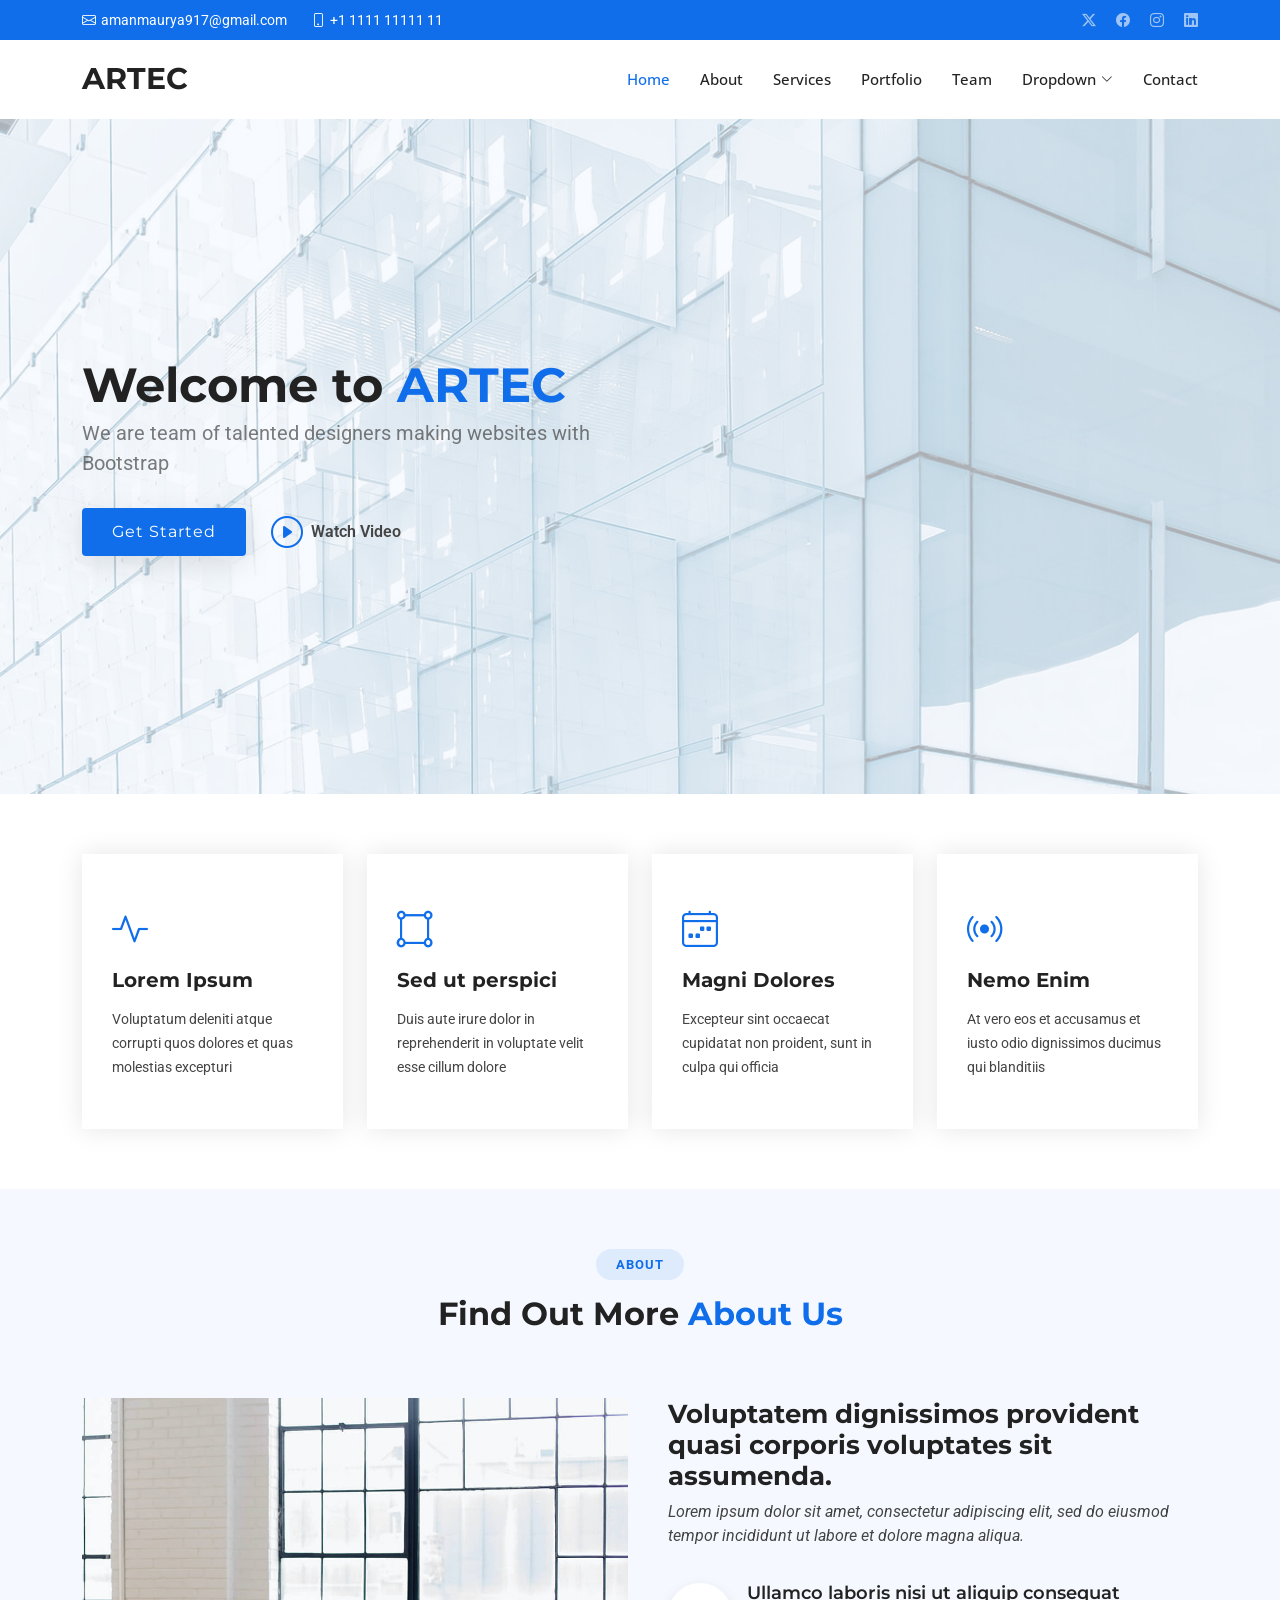
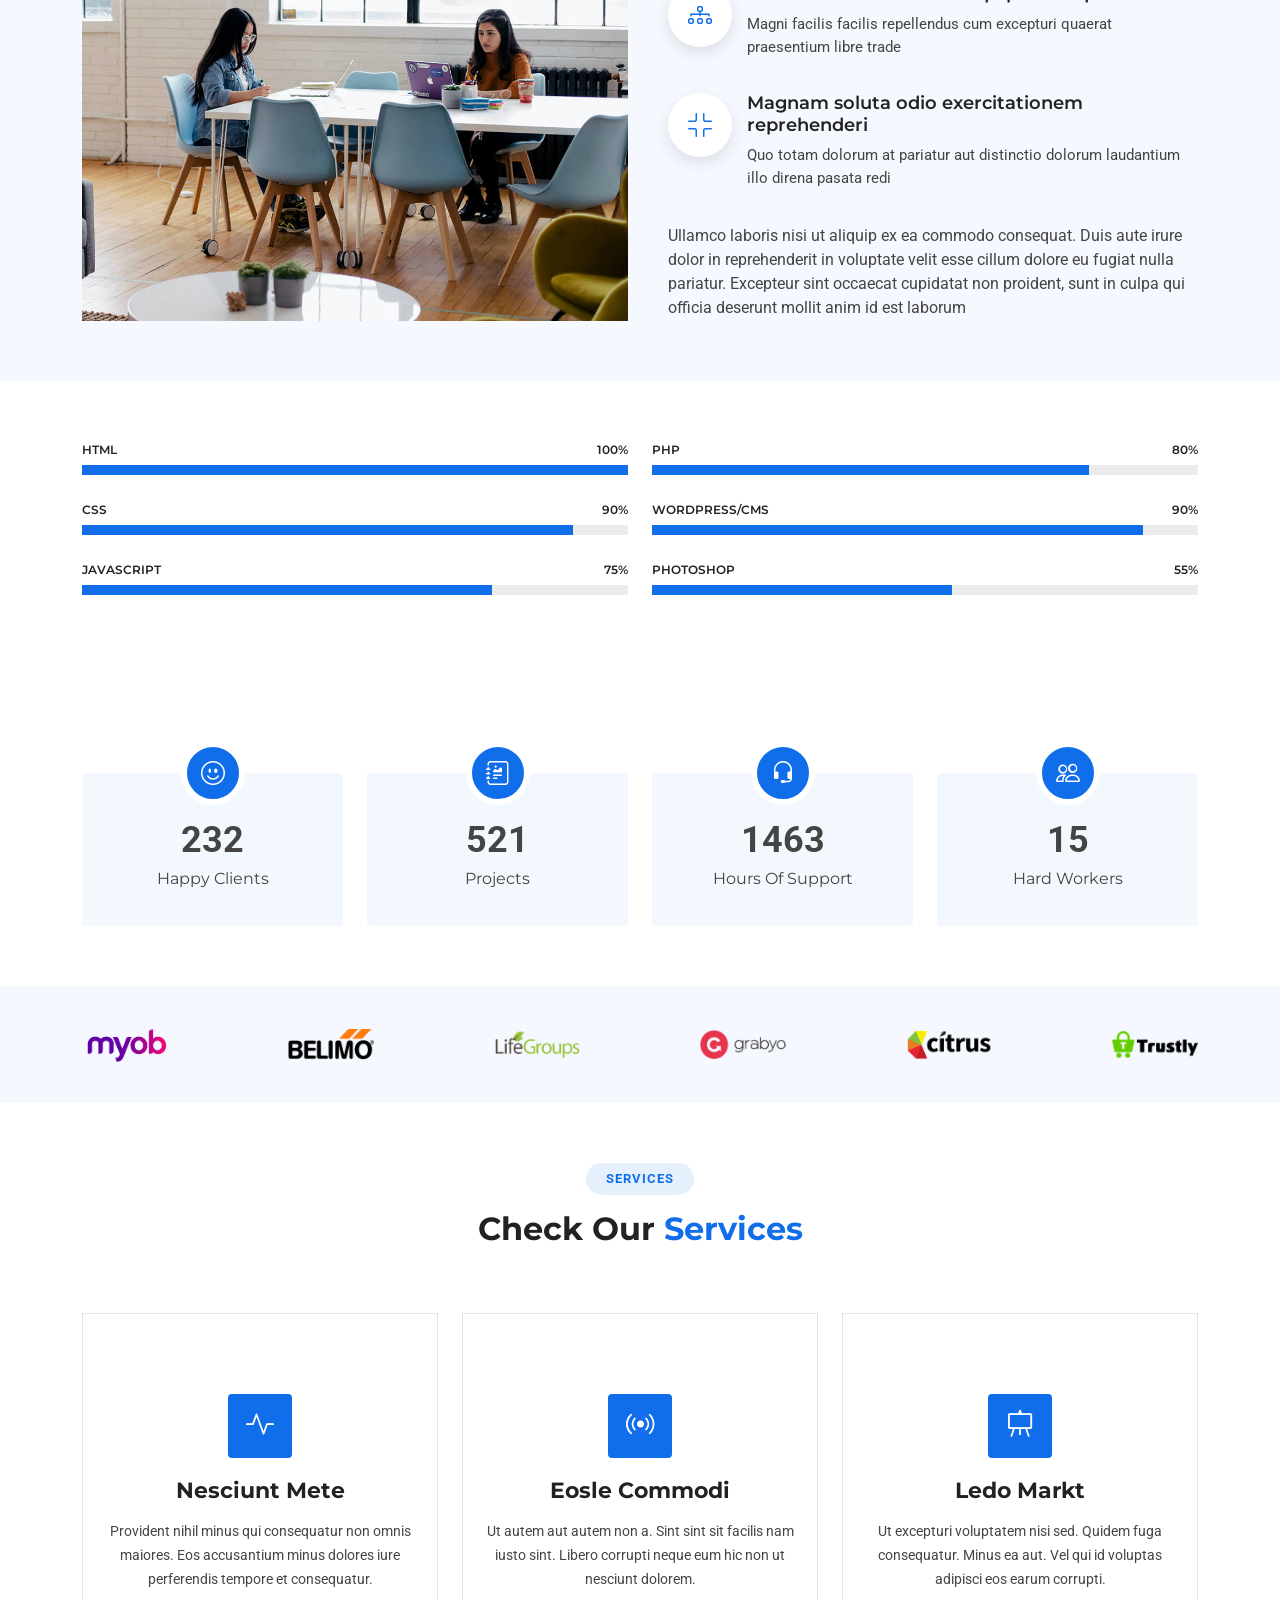
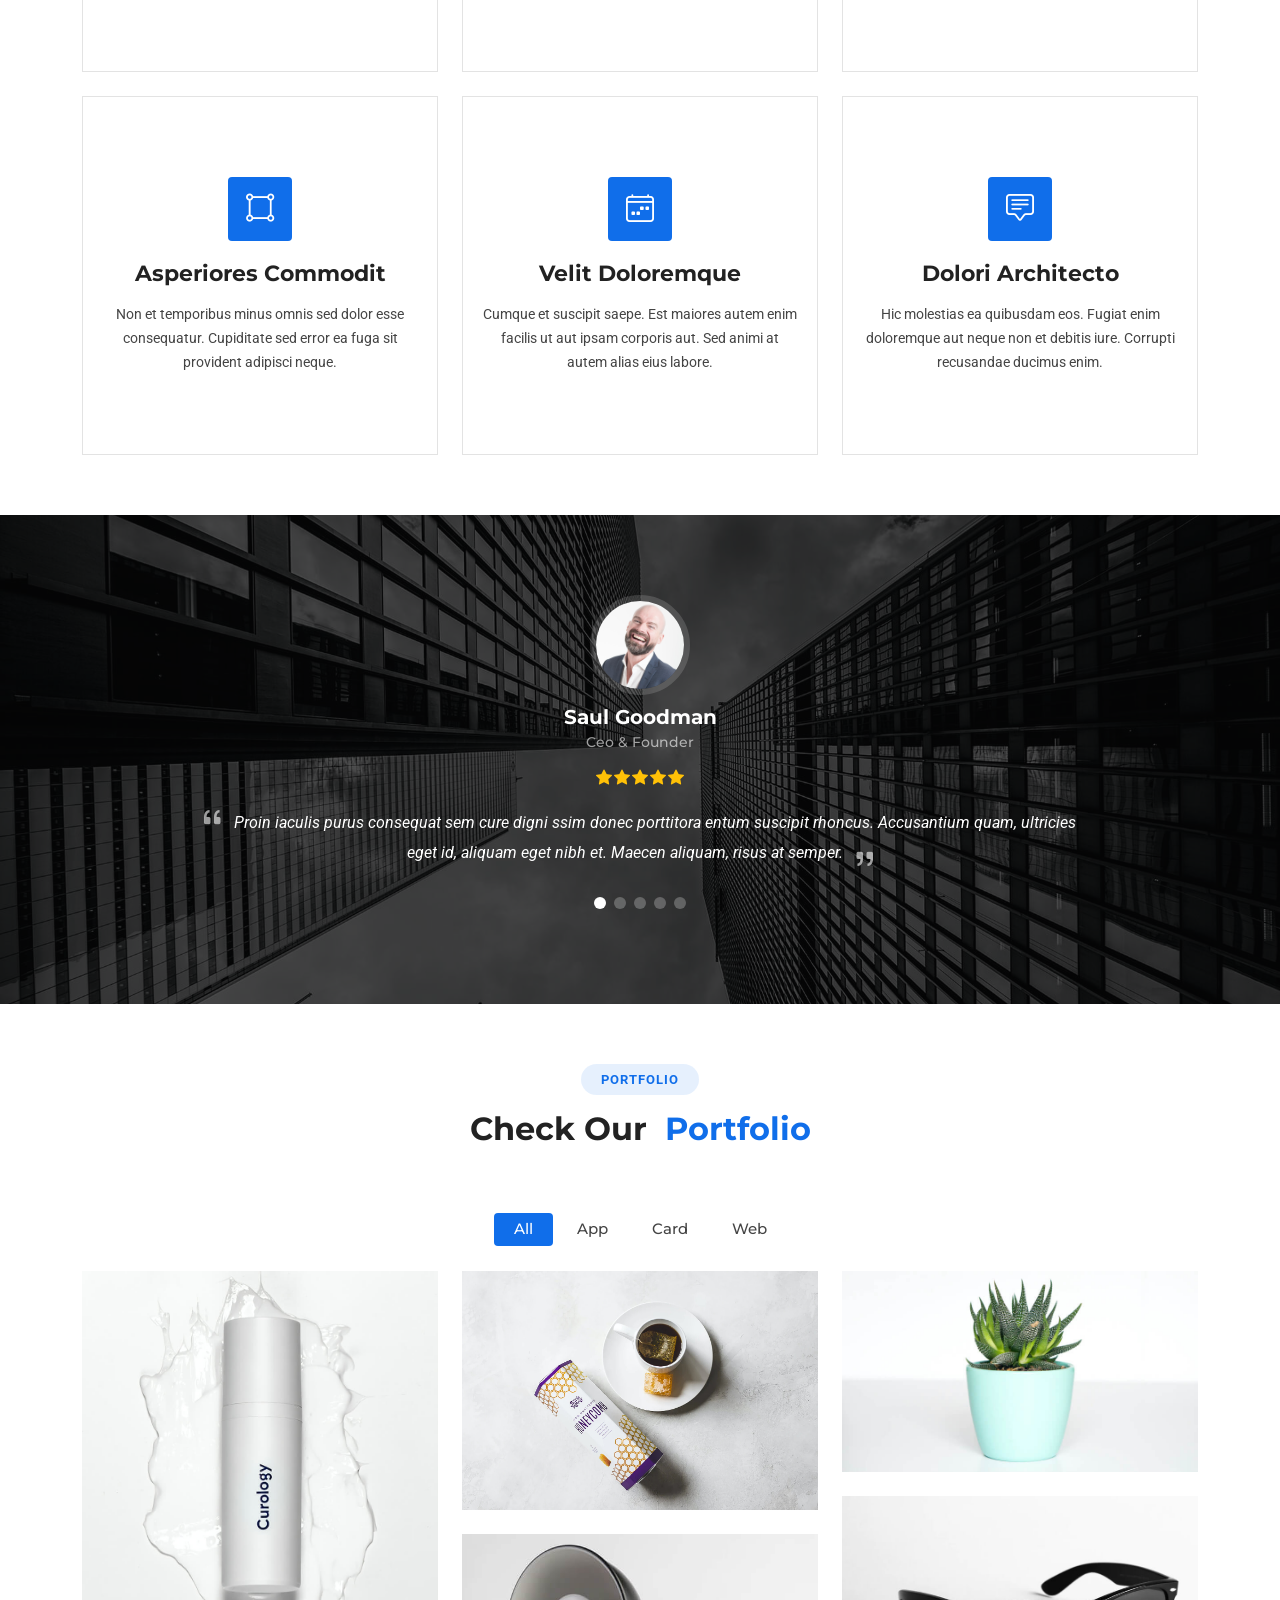
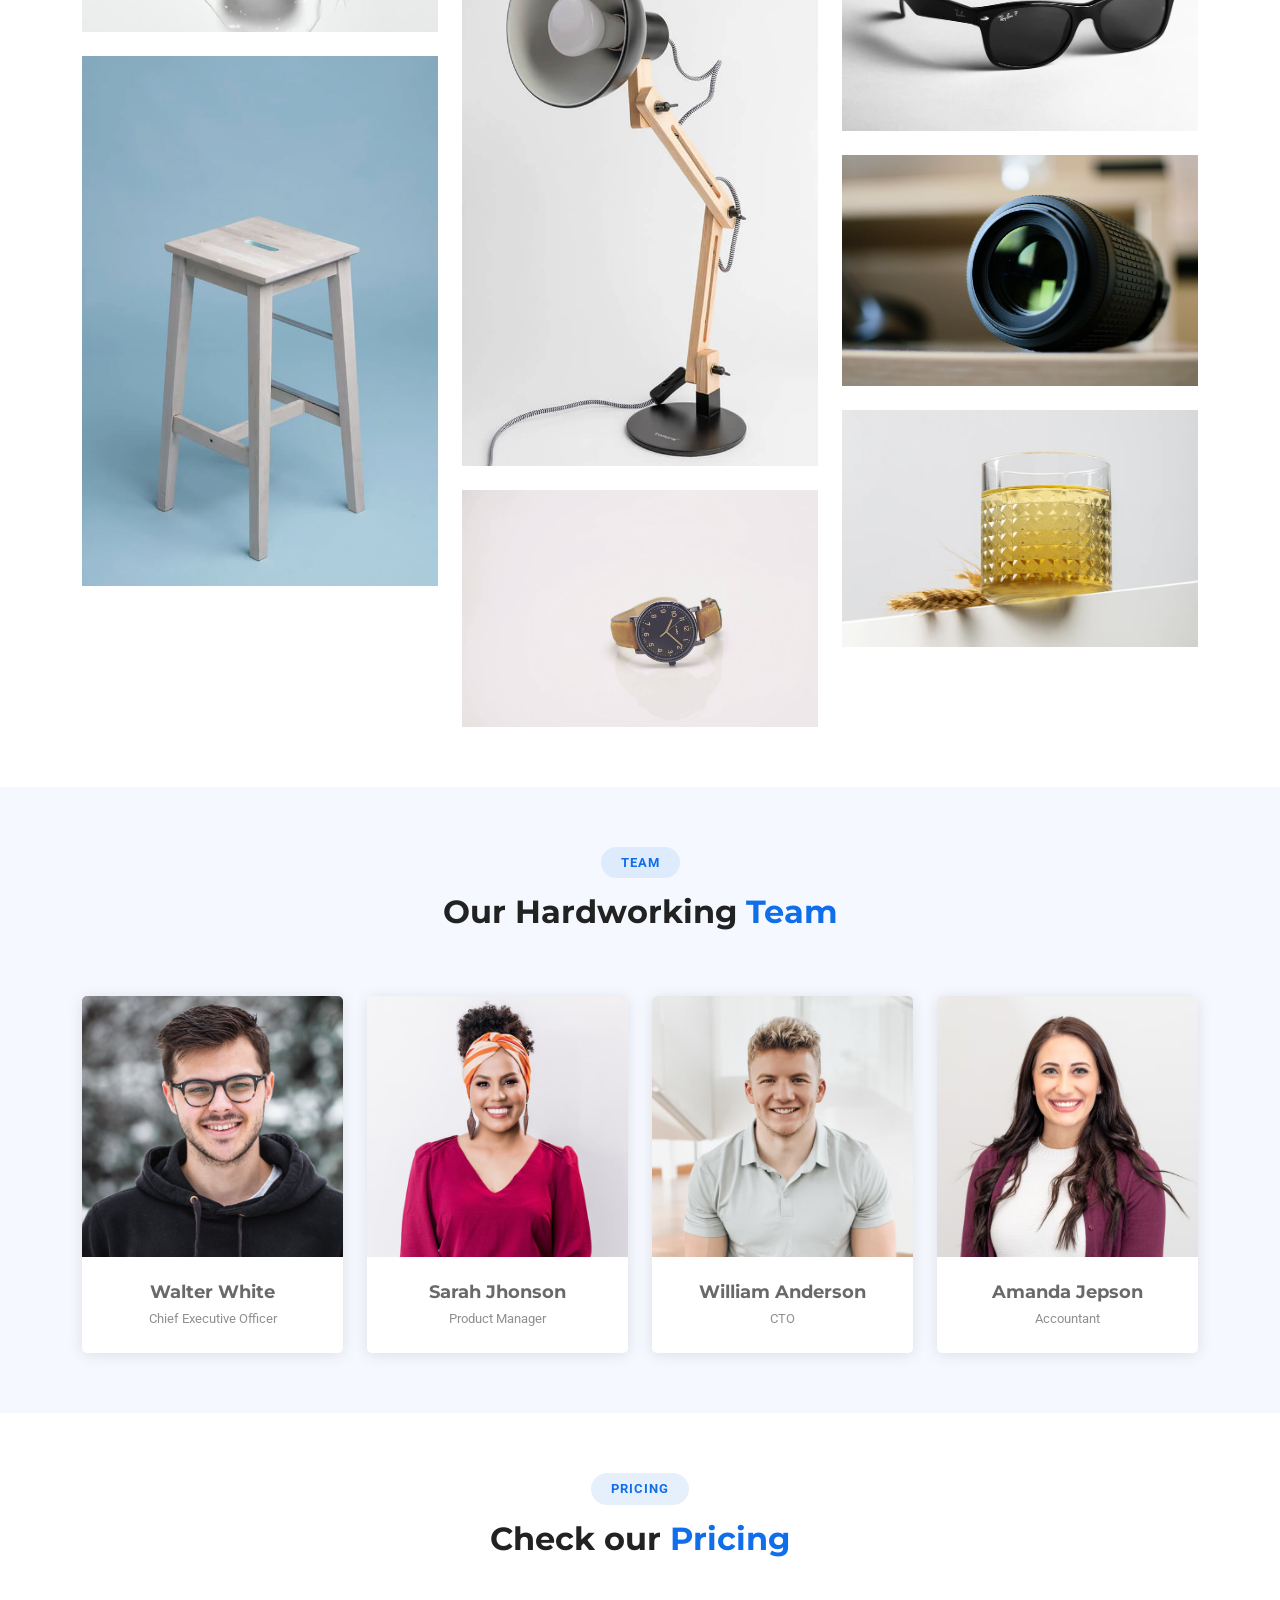
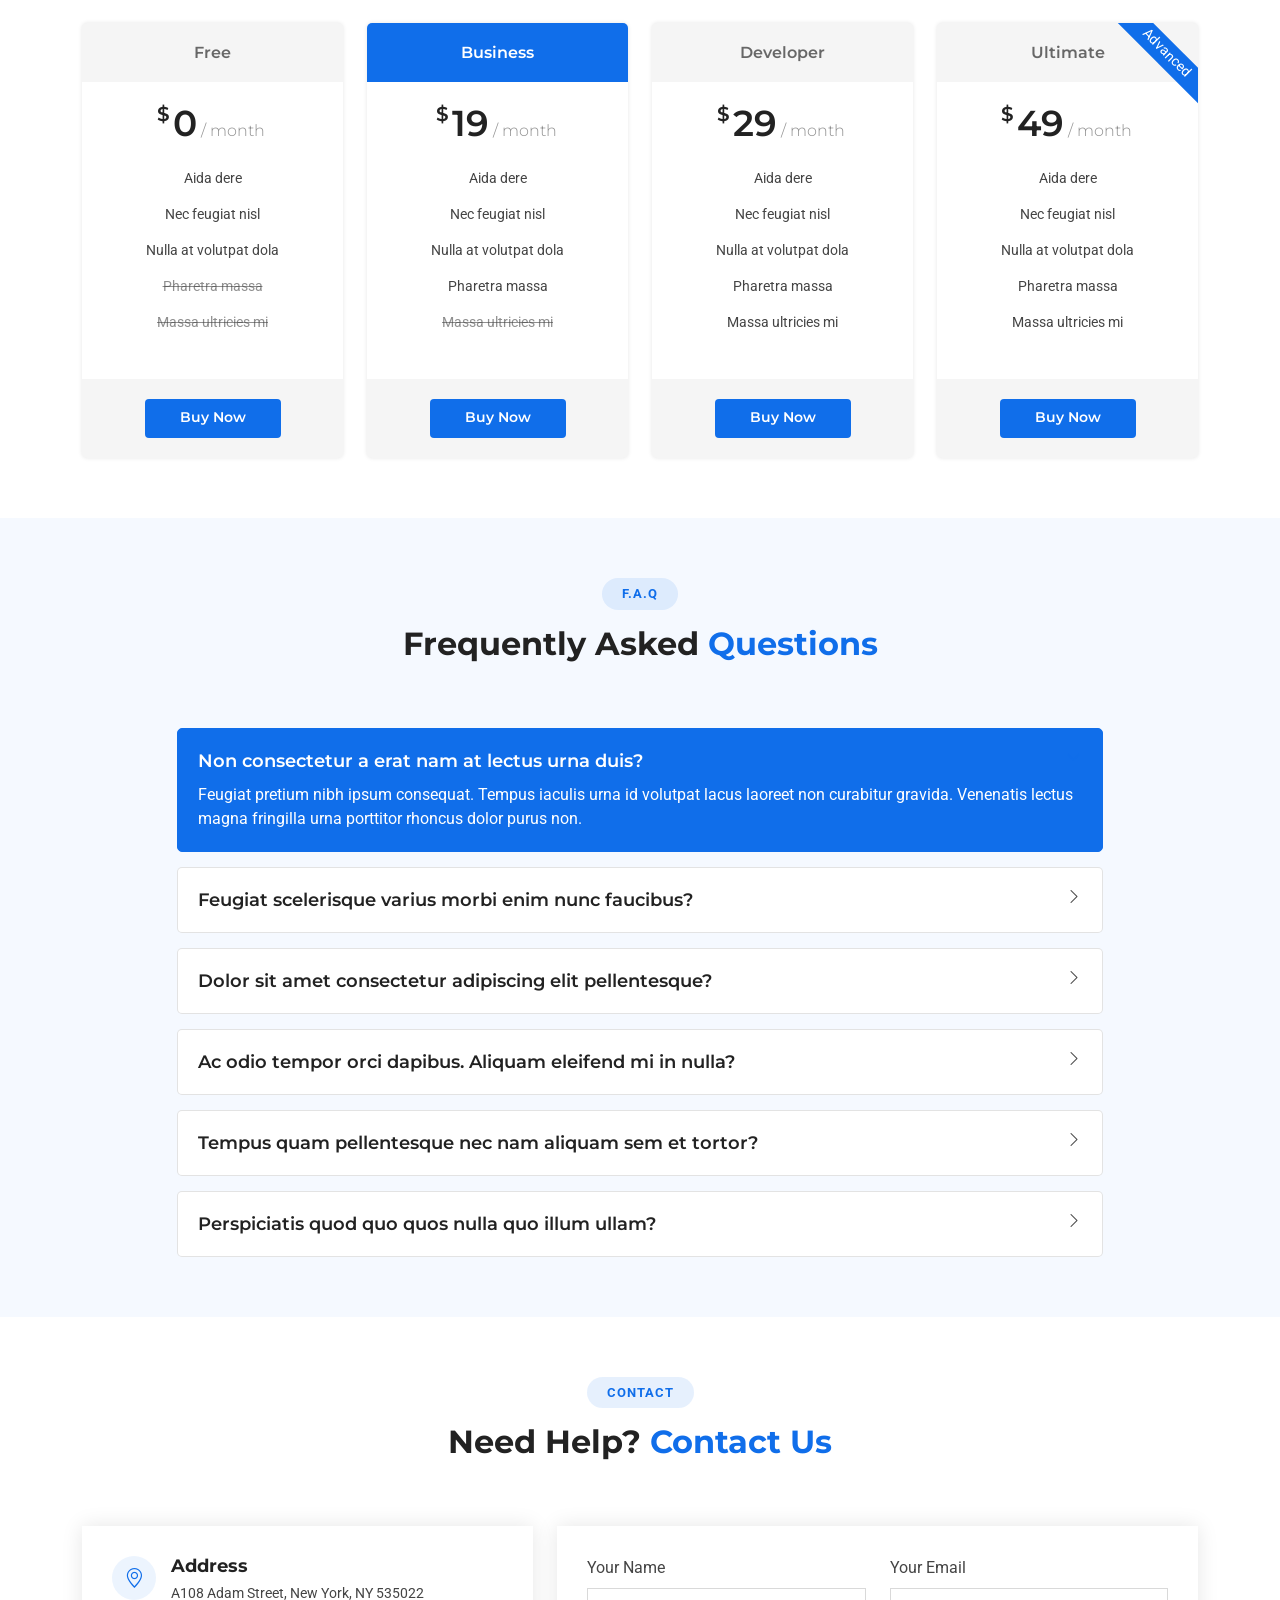
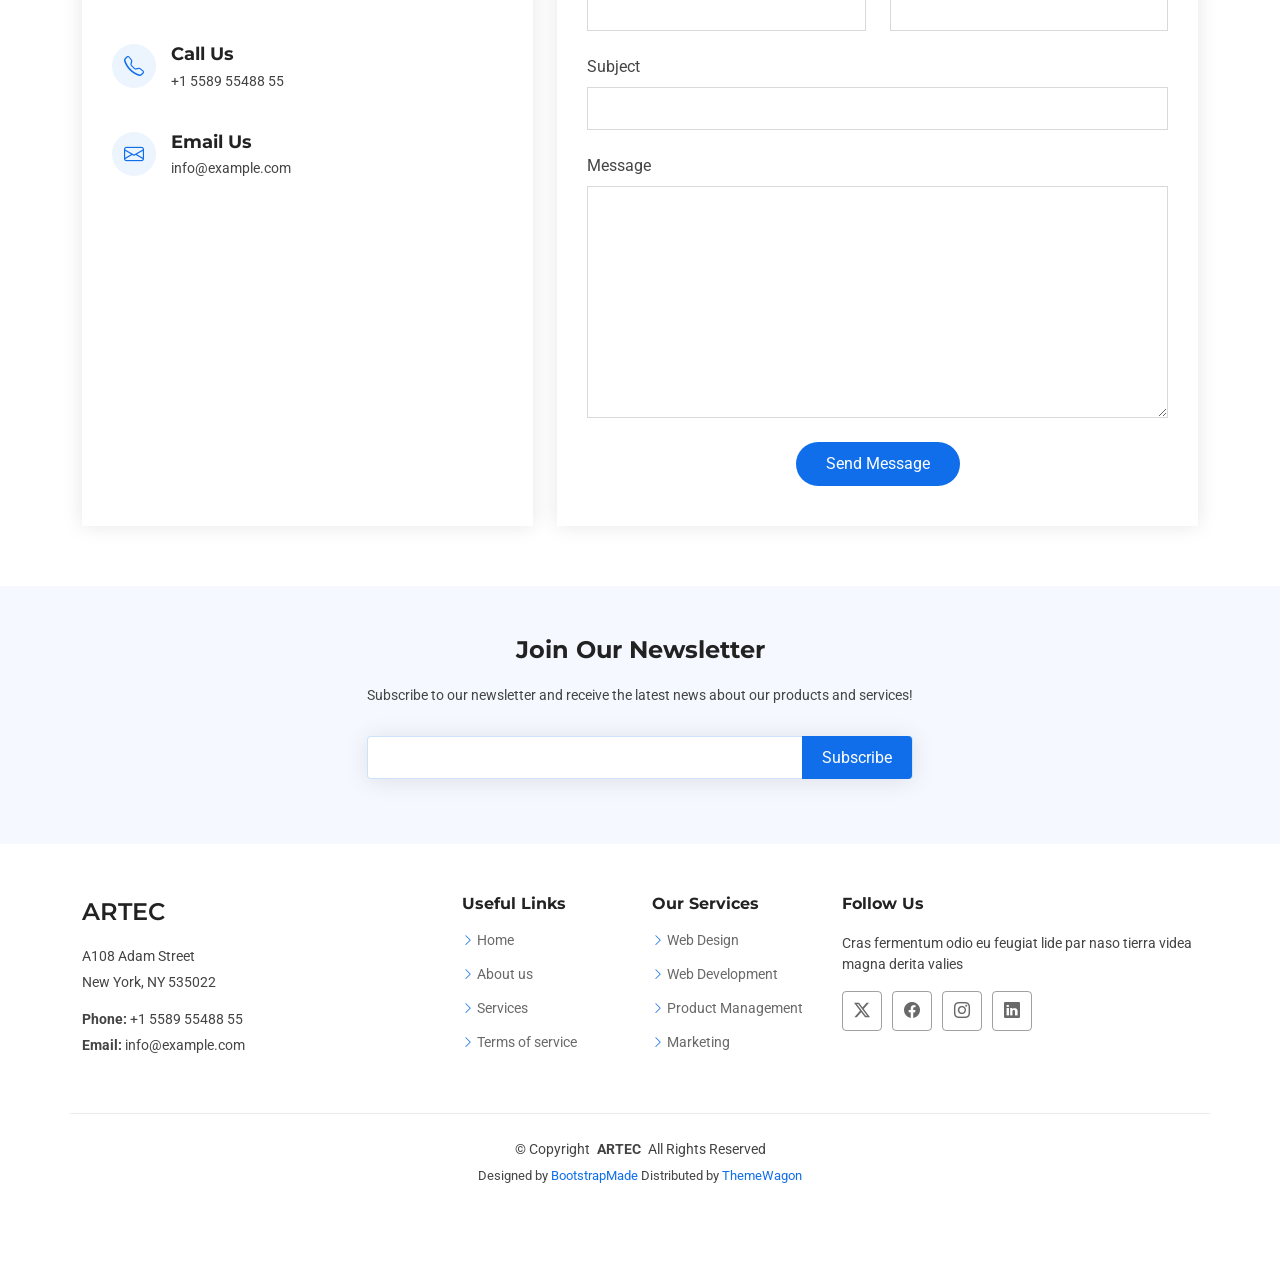
==== commit 77dfc168: "updated" ====
--- a/index.html
+++ b/index.html
@@ -4,7 +4,7 @@
 <head>
   <meta charset="utf-8">
   <meta content="width=device-width, initial-scale=1.0" name="viewport">
-  <title>Index - ARTEC Bootstrap Template</title>
+  <title>Index - ARTEC Template</title>
   <meta name="description" content="">
   <meta name="keywords" content="">
 
@@ -37,8 +37,8 @@
     <div class="topbar d-flex align-items-center">
       <div class="container d-flex justify-content-center justify-content-md-between">
         <div class="contact-info d-flex align-items-center">
-          <i class="bi bi-envelope d-flex align-items-center"><a href="mailto:contact@example.com">contact@example.com</a></i>
-          <i class="bi bi-phone d-flex align-items-center ms-4"><span>+1 5589 55488 55</span></i>
+          <i class="bi bi-envelope d-flex align-items-center"><a href="mailto:amanmaurya917@gmail.com">amanmaurya917@gmail.com</a></i>
+          <i class="bi bi-phone d-flex align-items-center ms-4"><span>+1 1111 11111 11</span></i>
         </div>
         <div class="social-links d-none d-md-flex align-items-center">
           <a href="#" class="twitter"><i class="bi bi-twitter-x"></i></a>
